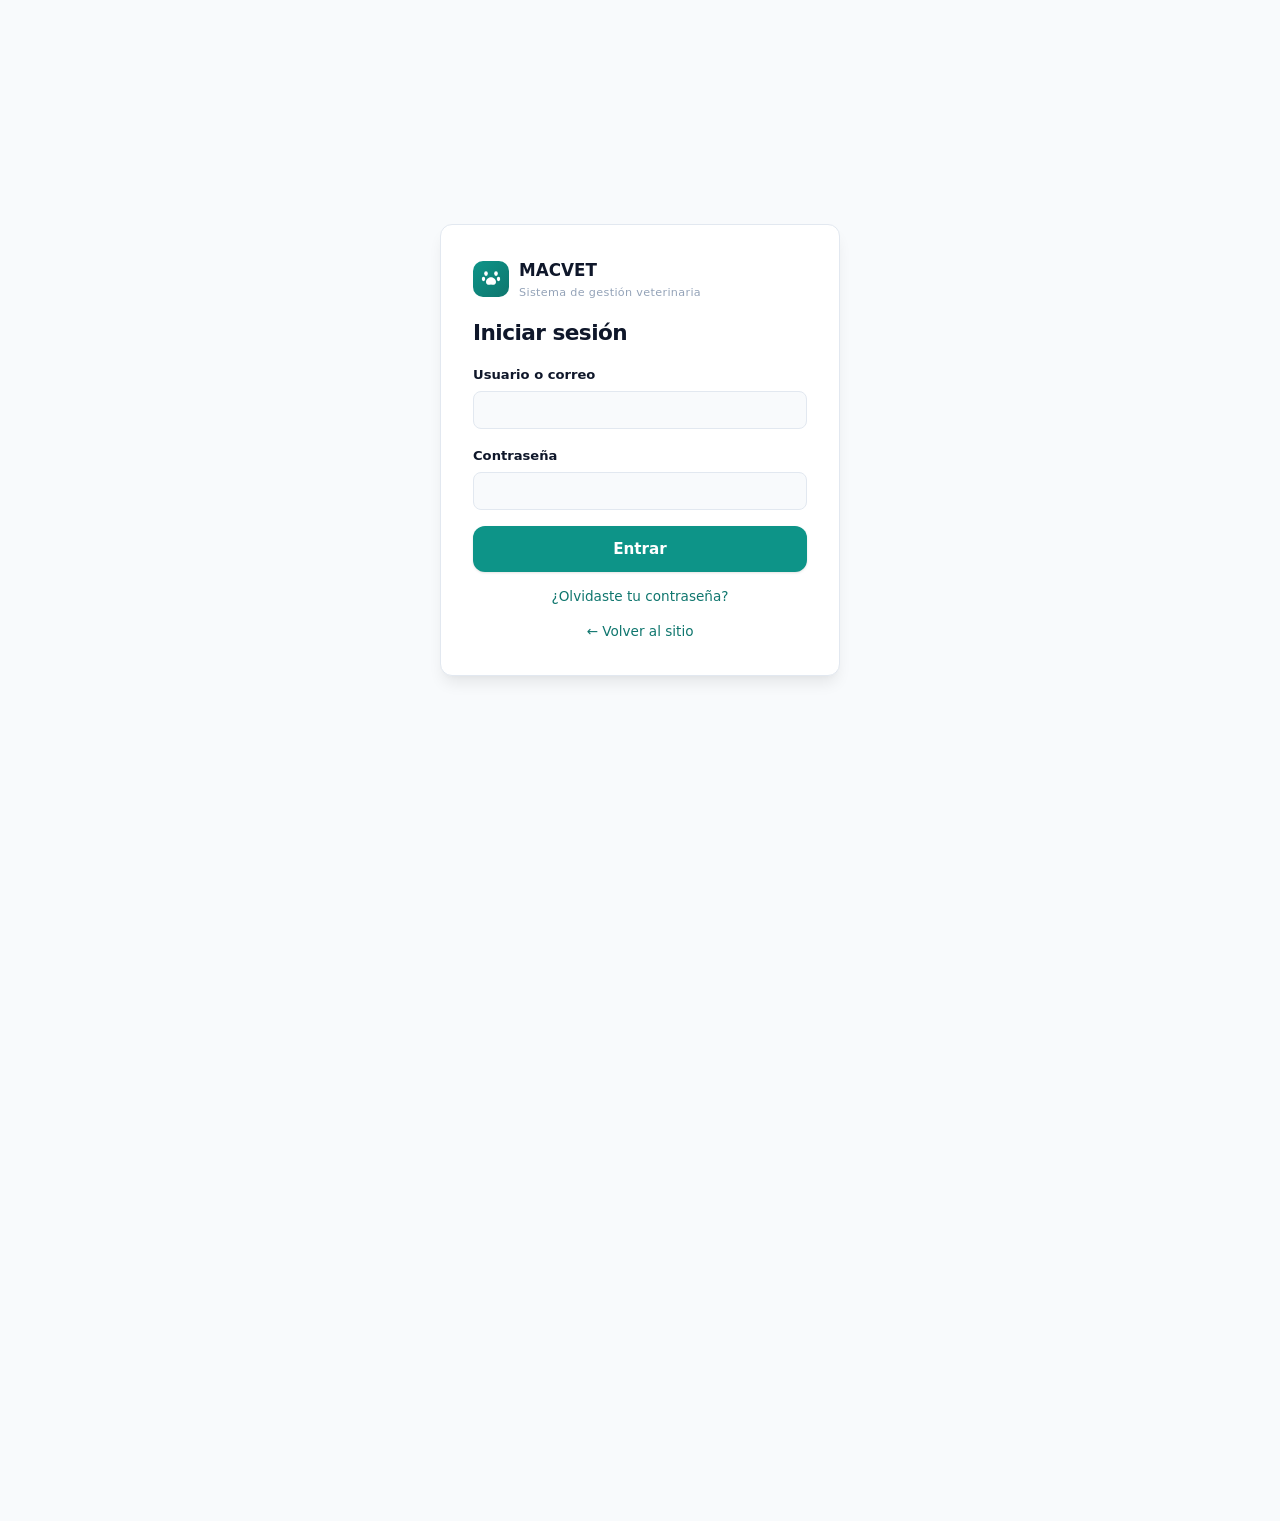
==== admin.html @ b40741af "Publicación: Fase 1 - Acceso, citas y clientes Origen: 78d4d472e01e5c46bf5cc489b72a8c9f2a9896b4" ====
<!doctype html>
<html lang="es">
<head>
  <meta charset="UTF-8" />
  <meta name="viewport" content="width=device-width, initial-scale=1.0" />
  <meta name="robots" content="noindex" />
  <title>Panel — MACVET</title>
  <link rel="stylesheet" href="css/style.css" />
  <link rel="stylesheet" href="css/panel.css" />
</head>
<body data-page="admin">
  <header class="topbar">
    <div class="topbar-inner">
      <div class="brand">
        <div class="brand-mark"><svg class="ico-brand" viewBox="0 0 24 24" fill="currentColor"><ellipse cx="6" cy="5.5" rx="2.2" ry="2.8"/><ellipse cx="18" cy="5.5" rx="2.2" ry="2.8"/><ellipse cx="3" cy="12" rx="2" ry="2.6"/><ellipse cx="21" cy="12" rx="2" ry="2.6"/><path d="M12 10c-3.5 0-6 3-6 5.5 0 2 1.5 3.5 3.5 3.5 1 0 1.8-.4 2.5-.4s1.5.4 2.5.4c2 0 3.5-1.5 3.5-3.5 0-2.5-2.5-5.5-6-5.5z"/></svg></div>
        <div>MACVET<small>Sistema de gestión veterinaria</small></div>
      </div>
      <div class="usuario-caja" id="usuario-caja" hidden>
        <div><strong id="u-nombre"></strong><small id="u-rol"></small></div>
        <button class="btn btn-ghost btn-sm" id="btn-mi-cuenta" type="button">Mi cuenta</button>
        <button class="btn btn-ghost btn-sm" id="btn-salir" type="button">Salir</button>
      </div>
    </div>
  </header>

  <div class="app-shell">
    <aside class="sidebar">
      <nav id="menu-lateral" aria-label="Secciones"></nav>
      <div class="sidebar-footer"><a href="index.html">Ver sitio web</a></div>
    </aside>
    <main class="main"><div id="vista"><div class="cargando">Cargando…</div></div></main>
  </div>

  <script src="js/vendor/supabase.js"></script>
  <script src="js/config.js"></script>
  <script src="js/core.js"></script>
  <script src="js/panel.js"></script>
  <script src="js/modulos/inicio.js"></script>
  <script src="js/modulos/citas.js"></script>
  <script src="js/modulos/clientes.js"></script>
  <script src="js/modulos/usuarios.js"></script>
  <script src="js/modulos/movimientos.js"></script>
  <script src="js/arranque.js"></script>
</body>
</html>
---- css/style.css ----
/* ===========================================================
   Veterinaria MACVET — Sistema de gestion
   =========================================================== */

:root {
  --primary: #0d9488;
  --primary-dark: #0f766e;
  --primary-darker: #115e59;
  --primary-light: #ccfbf1;
  --primary-subtle: #f0fdfa;
  --accent: #f59e0b;
  --accent-dark: #d97706;
  --accent-light: #fef3c7;
  --success: #10b981;
  --success-light: #d1fae5;
  --danger: #ef4444;
  --danger-light: #fee2e2;
  --warning: #f59e0b;
  --warning-light: #fef3c7;
  --info: #3b82f6;
  --info-light: #dbeafe;
  --bg: #f8fafc;
  --bg-alt: #f1f5f9;
  --surface: #ffffff;
  --surface-hover: #f8fafc;
  --border: #e2e8f0;
  --border-light: #f1f5f9;
  --text: #0f172a;
  --text-secondary: #475569;
  --text-muted: #94a3b8;
  --overlay: rgba(15,23,42,.6);
  --radius: 12px;
  --radius-sm: 8px;
  --radius-xs: 6px;
  --radius-full: 9999px;
  --shadow-xs: 0 1px 2px rgba(0,0,0,.05);
  --shadow-sm: 0 1px 3px rgba(0,0,0,.08), 0 1px 2px rgba(0,0,0,.04);
  --shadow: 0 4px 6px -1px rgba(0,0,0,.07), 0 2px 4px -2px rgba(0,0,0,.05);
  --shadow-md: 0 10px 15px -3px rgba(0,0,0,.08), 0 4px 6px -4px rgba(0,0,0,.04);
  --shadow-lg: 0 20px 25px -5px rgba(0,0,0,.08), 0 8px 10px -6px rgba(0,0,0,.04);
  --font: 'Inter', -apple-system, 'Segoe UI', system-ui, sans-serif;
  --font-mono: 'SF Mono', 'Cascadia Code', 'Fira Code', monospace;
  --transition: .2s cubic-bezier(.4,0,.2,1);
  --sidebar-w: 260px;
}

body[data-theme="dark"] {
  --primary: #2dd4bf;
  --primary-dark: #14b8a6;
  --primary-darker: #0d9488;
  --primary-light: rgba(45,212,191,.1);
  --primary-subtle: rgba(45,212,191,.05);
  --accent: #fbbf24;
  --accent-dark: #f59e0b;
  --accent-light: rgba(251,191,36,.1);
  --success: #34d399;
  --success-light: rgba(52,211,153,.1);
  --danger: #f87171;
  --danger-light: rgba(248,113,113,.1);
  --warning: #fbbf24;
  --warning-light: rgba(251,191,36,.1);
  --info: #60a5fa;
  --info-light: rgba(96,165,250,.1);
  --bg: #0c1222;
  --bg-alt: #131c31;
  --surface: #1a2332;
  --surface-hover: #1f2b3d;
  --border: #2a3a50;
  --border-light: #1f2d42;
  --text: #e2e8f0;
  --text-secondary: #94a3b8;
  --text-muted: #64748b;
  --overlay: rgba(0,0,0,.7);
  --shadow-xs: 0 1px 2px rgba(0,0,0,.2);
  --shadow-sm: 0 1px 3px rgba(0,0,0,.3);
  --shadow: 0 4px 6px rgba(0,0,0,.25);
  --shadow-md: 0 10px 15px rgba(0,0,0,.3);
  --shadow-lg: 0 20px 25px rgba(0,0,0,.35);
}

*, *::before, *::after { box-sizing: border-box; margin: 0; padding: 0; }
html { scroll-behavior: smooth; }
body {
  font-family: var(--font);
  background: var(--bg);
  color: var(--text);
  line-height: 1.6;
  -webkit-font-smoothing: antialiased;
  -moz-osx-font-smoothing: grayscale;
}
a { color: inherit; text-decoration: none; }
img { max-width: 100%; display: block; }
button { font-family: inherit; }
ul, ol { list-style: none; }

/* ---------- SVG Icon System ---------- */
.ico { width: 18px; height: 18px; fill: none; stroke: currentColor; stroke-width: 2; stroke-linecap: round; stroke-linejoin: round; flex-shrink: 0; display: inline-block; vertical-align: middle; }
.ico-sm { width: 14px; height: 14px; }
.ico-lg { width: 24px; height: 24px; }
.ico-xl { width: 32px; height: 32px; }
.ico-brand { width: 20px; height: 20px; }
.ico-brand-sm { width: 18px; height: 18px; }

.container { max-width: 1200px; margin: 0 auto; padding: 0 24px; }

/* ---------- Typography ---------- */
h1 { font-size: 1.75rem; font-weight: 700; letter-spacing: -.025em; line-height: 1.2; }
h2 { font-size: 1.25rem; font-weight: 700; letter-spacing: -.02em; line-height: 1.3; }
h3 { font-size: 1.05rem; font-weight: 600; line-height: 1.4; }
h4 { font-size: .875rem; font-weight: 600; text-transform: uppercase; letter-spacing: .05em; color: var(--text-muted); }

/* ---------- Buttons ---------- */
.btn {
  display: inline-flex; align-items: center; justify-content: center; gap: 8px;
  padding: 10px 20px; border-radius: var(--radius-sm); font-weight: 600; font-size: .875rem;
  border: none; cursor: pointer; transition: all var(--transition); white-space: nowrap;
}
.btn:hover { transform: translateY(-1px); }
.btn:active { transform: translateY(0); }
.btn-primary { background: var(--primary); color: #fff; box-shadow: var(--shadow-sm); }
.btn-primary:hover { background: var(--primary-dark); box-shadow: var(--shadow); }
.btn-accent { background: var(--accent); color: #1a1a1a; box-shadow: var(--shadow-sm); }
.btn-accent:hover { background: var(--accent-dark); }
.btn-ghost { background: var(--surface); color: var(--text); border: 1px solid var(--border); }
.btn-ghost:hover { background: var(--surface-hover); border-color: var(--primary); color: var(--primary); }
.btn-danger { background: var(--danger); color: #fff; }
.btn-sm { padding: 6px 14px; font-size: .8rem; border-radius: var(--radius-xs); }
.btn-lg { padding: 14px 28px; font-size: .95rem; border-radius: var(--radius); }

/* ---------- Badges ---------- */
.badge {
  display: inline-flex; align-items: center; gap: 4px;
  font-size: .75rem; font-weight: 600; padding: 4px 10px; border-radius: var(--radius-full);
}
.badge-ok { background: var(--success-light); color: var(--success); }
.badge-pending { background: var(--warning-light); color: var(--accent-dark); }
.badge-danger { background: var(--danger-light); color: var(--danger); }
.badge-info { background: var(--info-light); color: var(--info); }
.badge-neutral { background: var(--bg-alt); color: var(--text-secondary); }

/* ---------- Top bar ---------- */
.topbar {
  position: sticky; top: 0; z-index: 50;
  background: var(--surface); border-bottom: 1px solid var(--border);
  backdrop-filter: blur(12px); background: rgba(255,255,255,.85);
}
body[data-theme="dark"] .topbar { background: rgba(26,35,50,.85); }
.topbar-inner {
  max-width: 1200px; margin: 0 auto; padding: 0 24px; height: 64px;
  display: flex; align-items: center; justify-content: space-between;
}
.brand { display: flex; align-items: center; gap: 10px; font-weight: 700; font-size: 1.05rem; }
.brand-mark {
  width: 36px; height: 36px; border-radius: 10px;
  background: linear-gradient(135deg, var(--primary), var(--primary-dark));
  display: flex; align-items: center; justify-content: center;
  color: #fff; font-size: 1rem;
}
.brand small { display: block; font-weight: 500; font-size: .7rem; color: var(--text-muted); letter-spacing: .03em; }
.nav { display: flex; gap: 2px; background: var(--bg-alt); padding: 4px; border-radius: var(--radius-full); }
.nav a {
  padding: 7px 16px; border-radius: var(--radius-full); font-weight: 500; font-size: .85rem;
  color: var(--text-secondary); transition: all var(--transition);
}
.nav a:hover { color: var(--text); background: var(--surface); }
.nav a.active { background: var(--primary); color: #fff; box-shadow: var(--shadow-sm); }
.btn-nav-cta { padding: 8px 18px; font-size: .85rem; }

.mobile-menu-btn {
  display: none; background: none; border: none; cursor: pointer;
  width: 36px; height: 36px; flex-direction: column; align-items: center;
  justify-content: center; gap: 5px; position: relative;
}
.mobile-menu-btn span {
  display: block; width: 20px; height: 2px; background: var(--text);
  border-radius: 2px; transition: var(--transition); transform-origin: center;
}
.mobile-menu-btn.is-open span:nth-child(1) { transform: translateY(7px) rotate(45deg); }
.mobile-menu-btn.is-open span:nth-child(2) { opacity: 0; }
.mobile-menu-btn.is-open span:nth-child(3) { transform: translateY(-7px) rotate(-45deg); }

/* ---------- Landing Hero ---------- */
.hero-landing {
  position: relative; padding: 100px 0 80px; overflow: hidden;
  background: linear-gradient(135deg, var(--primary-subtle) 0%, var(--bg) 50%, var(--accent-light) 100%);
}
.hero-landing::before {
  content: ""; position: absolute; top: -200px; right: -100px;
  width: 500px; height: 500px; border-radius: 50%;
  background: radial-gradient(circle, var(--primary-light), transparent 70%);
  opacity: .5;
}
.hero-landing::after {
  content: ""; position: absolute; bottom: -150px; left: -100px;
  width: 400px; height: 400px; border-radius: 50%;
  background: radial-gradient(circle, var(--accent-light), transparent 70%);
  opacity: .3;
}
.hero-landing-inner {
  position: relative; z-index: 1;
  display: grid; grid-template-columns: 1fr 1fr; gap: 60px; align-items: center;
}
.hero-landing-content h1 {
  font-size: clamp(2rem, 4vw, 3rem); letter-spacing: -.03em; margin-bottom: 20px;
}
.hero-landing-content h1 span { color: var(--primary); }
.lead { font-size: 1.05rem; color: var(--text-secondary); max-width: 520px; margin-bottom: 32px; }
.btn-row { display: flex; gap: 12px; flex-wrap: wrap; }
.eyebrow {
  display: inline-flex; align-items: center; gap: 8px;
  background: var(--primary-light); color: var(--primary-dark); font-weight: 600; font-size: .8rem;
  padding: 6px 14px; border-radius: var(--radius-full); margin-bottom: 16px;
}
.dot { width: 6px; height: 6px; border-radius: 50%; background: var(--success); }

.hero-landing-stats {
  display: grid; grid-template-columns: 1fr 1fr; gap: 16px;
}
.hero-stat-card {
  background: var(--surface); border: 1px solid var(--border); border-radius: var(--radius);
  padding: 24px; text-align: center; box-shadow: var(--shadow-sm);
  transition: all var(--transition);
}
.hero-stat-card:hover { box-shadow: var(--shadow-md); transform: translateY(-2px); }
.hero-stat-icon { margin-bottom: 8px; color: var(--primary); display: flex; justify-content: center; }
.hero-stat-num { font-size: 1.5rem; font-weight: 800; color: var(--primary); }
.hero-stat-label { font-size: .8rem; color: var(--text-muted); margin-top: 2px; }

/* ---------- Sections ---------- */
section { padding: 80px 0; }
.section-light { background: var(--bg); }
.section-alt { background: var(--bg-alt); }
.section-accent { background: linear-gradient(135deg, var(--primary-subtle), var(--bg)); }
.section-head { text-align: center; max-width: 600px; margin: 0 auto 48px; }
.section-head h2 { font-size: clamp(1.5rem, 3vw, 2rem); margin-bottom: 12px; }
.section-head p { color: var(--text-secondary); }
.section-eyebrow {
  font-size: .8rem; font-weight: 600; color: var(--primary); text-transform: uppercase;
  letter-spacing: .06em; margin-bottom: 8px;
}

/* ---------- Grids ---------- */
.grid-3 { display: grid; grid-template-columns: repeat(3, 1fr); gap: 20px; }
.grid-2 { display: grid; grid-template-columns: repeat(2, 1fr); gap: 20px; }

/* ---------- Cards ---------- */
.card {
  background: var(--surface); border: 1px solid var(--border); border-radius: var(--radius);
  padding: 28px; box-shadow: var(--shadow-xs); transition: all var(--transition);
}
.card:hover { box-shadow: var(--shadow); border-color: var(--primary); }
.card .icon {
  width: 44px; height: 44px; border-radius: var(--radius-sm);
  background: var(--primary-light); color: var(--primary-dark);
  display: flex; align-items: center; justify-content: center;
  font-size: 1.2rem; margin-bottom: 16px;
}
.card h3 { margin-bottom: 8px; }
.card p { color: var(--text-secondary); font-size: .9rem; }

/* ---------- Team ---------- */
.team-card {
  background: var(--surface); border: 1px solid var(--border); border-radius: var(--radius);
  padding: 32px; display: flex; gap: 24px; box-shadow: var(--shadow-xs);
  transition: all var(--transition);
}
.team-card:hover { box-shadow: var(--shadow-md); }
.team-avatar-placeholder {
  width: 72px; height: 72px; border-radius: 50%;
  background: linear-gradient(135deg, var(--primary), var(--primary-dark));
  color: #fff; display: flex; align-items: center; justify-content: center;
  font-weight: 700; font-size: 1.2rem; flex-shrink: 0;
}
.team-role { font-size: .85rem; color: var(--primary); font-weight: 500; margin: 4px 0 12px; }
.team-info p { font-size: .9rem; color: var(--text-secondary); margin-bottom: 12px; }
.team-tags { display: flex; flex-wrap: wrap; gap: 6px; }
.tag {
  font-size: .75rem; font-weight: 500; padding: 3px 10px; border-radius: var(--radius-full);
  background: var(--primary-light); color: var(--primary-dark);
}

/* ---------- Testimonials ---------- */
.testimonials-slider { position: relative; }
.testimonial-track {
  display: grid; grid-template-columns: repeat(2, 1fr); gap: 20px;
}
.testimonial-card {
  background: var(--surface); border: 1px solid var(--border); border-radius: var(--radius);
  padding: 28px; box-shadow: var(--shadow-xs);
}
.testimonial-stars { color: var(--accent); font-size: 1rem; margin-bottom: 12px; letter-spacing: 2px; }
.testimonial-card p { font-size: .92rem; color: var(--text-secondary); margin-bottom: 16px; font-style: italic; }
.testimonial-author { display: flex; align-items: center; gap: 12px; }
.testimonial-avatar {
  width: 40px; height: 40px; border-radius: 50%;
  background: var(--primary-light); color: var(--primary-dark);
  display: flex; align-items: center; justify-content: center;
  font-weight: 700; font-size: .8rem; flex-shrink: 0;
}
.testimonial-author strong { display: block; font-size: .9rem; }
.testimonial-author span { font-size: .8rem; color: var(--text-muted); }

/* ---------- CTA Section ---------- */
.cta-section { padding: 80px 0; }
.cta-card {
  background: linear-gradient(135deg, var(--primary-darker), var(--primary-dark));
  color: #fff; border-radius: 20px; padding: 60px; text-align: center;
  box-shadow: var(--shadow-lg);
}
.cta-card h2 { font-size: clamp(1.4rem, 2.5vw, 1.8rem); margin-bottom: 12px; }
.cta-card p { opacity: .85; margin-bottom: 28px; font-size: 1rem; }
.cta-card .btn-accent { color: #1a1a1a; }
.cta-card .btn-ghost { border-color: rgba(255,255,255,.3); color: #fff; }
.cta-card .btn-ghost:hover { background: rgba(255,255,255,.1); border-color: #fff; }

/* ---------- Contact ---------- */
.contact-card {
  background: var(--surface); border: 1px solid var(--border); border-radius: var(--radius);
  padding: 32px; text-align: center; box-shadow: var(--shadow-xs);
}
.contact-icon { margin-bottom: 12px; color: var(--primary); display: flex; justify-content: center; }
.contact-card h3 { margin-bottom: 8px; }
.contact-card p { font-size: .9rem; color: var(--text-secondary); }

/* ---------- Footer ---------- */
.landing-footer { background: var(--bg-alt); border-top: 1px solid var(--border); padding: 48px 0 32px; }
.footer-inner { display: grid; grid-template-columns: 2fr 1fr 1fr; gap: 40px; margin-bottom: 32px; }
.footer-brand p { color: var(--text-secondary); font-size: .9rem; margin-top: 12px; }
.footer-links h4 { margin-bottom: 16px; font-size: .8rem; }
.footer-links a { display: block; color: var(--text-secondary); font-size: .88rem; padding: 4px 0; transition: color var(--transition); }
.footer-links a:hover { color: var(--primary); }
.footer-bottom { border-top: 1px solid var(--border); padding-top: 24px; }
.footer-bottom p { font-size: .82rem; color: var(--text-muted); text-align: center; }

/* ---------- App Shell ---------- */
.app-shell { display: flex; min-height: calc(100vh - 65px); }
.sidebar {
  width: var(--sidebar-w); background: var(--surface); border-right: 1px solid var(--border);
  padding: 20px 12px; flex-shrink: 0; display: flex; flex-direction: column;
  position: sticky; top: 65px; height: calc(100vh - 65px); overflow-y: auto;
}
.brand-mini { display: flex; align-items: center; gap: 8px; font-weight: 700; font-size: .95rem; padding: 0 12px; margin-bottom: 24px; }
.brand-mini span {
  width: 30px; height: 30px; border-radius: 8px;
  background: linear-gradient(135deg, var(--primary), var(--primary-dark));
  display: flex; align-items: center; justify-content: center; font-size: .85rem;
}
.sidebar nav { flex: 1; }
.sidebar nav a, .sidebar .sidebar-footer a {
  display: flex; align-items: center; gap: 10px;
  padding: 10px 12px; border-radius: var(--radius-sm);
  color: var(--text-secondary); font-weight: 500; font-size: .88rem; margin-bottom: 2px;
  transition: all var(--transition);
}
.sidebar nav a:hover { background: var(--bg-alt); color: var(--text); }
.sidebar nav a.active { background: var(--primary-light); color: var(--primary-dark); font-weight: 600; }
.sidebar-footer { margin-top: auto; padding-top: 16px; border-top: 1px solid var(--border); }
.sidebar-footer a { font-size: .82rem !important; color: var(--text-muted) !important; }

.portal-user {
  padding: 12px; margin-bottom: 16px; background: var(--bg-alt);
  border-radius: var(--radius-sm); font-size: .88rem;
}

.main { flex: 1; padding: 28px 32px; max-width: 100%; overflow-x: hidden; }
.page-head {
  display: flex; justify-content: space-between; align-items: flex-start;
  margin-bottom: 24px; flex-wrap: wrap; gap: 12px;
}
.page-head h1 { margin-bottom: 4px; }
.page-head p { color: var(--text-secondary); font-size: .9rem; }

/* ---------- Tabs ---------- */
.admin-tab-panel, .client-tab-panel { display: none; }
.admin-tab-panel.active, .client-tab-panel.active {
  display: block; animation: fadeIn .2s ease;
}
@keyframes fadeIn { from { opacity: 0; transform: translateY(6px); } to { opacity: 1; transform: translateY(0); } }

/* ---------- Stats ---------- */
.stat-row { display: grid; grid-template-columns: repeat(4, 1fr); gap: 16px; margin-bottom: 24px; }
.stat {
  background: var(--surface); border: 1px solid var(--border); border-radius: var(--radius);
  padding: 20px; transition: all var(--transition);
}
.stat:hover { box-shadow: var(--shadow-sm); }
.stat .label { font-size: .78rem; color: var(--text-muted); font-weight: 500; margin-bottom: 6px; }
.stat .num { font-size: 1.75rem; font-weight: 800; letter-spacing: -.02em; color: var(--text); }
.stat .delta { font-size: .75rem; color: var(--text-muted); margin-top: 4px; }
.stat-ok .num { color: var(--success); }
.stat-warning .num { color: var(--accent-dark); }
.stat-danger .num { color: var(--danger); }

/* ---------- Panel ---------- */
.panel {
  background: var(--surface); border: 1px solid var(--border); border-radius: var(--radius);
  padding: 20px; margin-bottom: 20px;
}
.panel-head {
  display: flex; justify-content: space-between; align-items: center; margin-bottom: 16px;
}
.panel-head h2 { font-size: 1rem; }

.dashboard-grid { display: grid; grid-template-columns: 1fr 340px; gap: 20px; }

/* ---------- Tables ---------- */
table { width: 100%; border-collapse: collapse; }
th {
  text-align: left; font-size: .75rem; font-weight: 600; text-transform: uppercase;
  letter-spacing: .04em; color: var(--text-muted); padding: 10px 12px;
  border-bottom: 1px solid var(--border); background: var(--bg-alt);
}
th:first-child { border-radius: var(--radius-sm) 0 0 0; }
th:last-child { border-radius: 0 var(--radius-sm) 0 0; }
td { padding: 12px; border-bottom: 1px solid var(--border-light); font-size: .88rem; }
tr:last-child td { border-bottom: none; }
tr:hover td { background: var(--surface-hover); }
.avatar {
  width: 32px; height: 32px; border-radius: 50%;
  background: var(--primary-light); color: var(--primary-dark);
  display: inline-flex; align-items: center; justify-content: center;
  font-weight: 600; font-size: .78rem; margin-right: 8px; vertical-align: middle;
}

/* ---------- Mini Calendar ---------- */
.mini-calendar { user-select: none; }
.cal-header {
  text-align: center; font-weight: 700; font-size: .9rem; padding: 8px 0 12px;
  color: var(--text);
}
.cal-grid { display: grid; grid-template-columns: repeat(7, 1fr); gap: 2px; text-align: center; }
.cal-day-name { font-size: .7rem; font-weight: 600; color: var(--text-muted); padding: 4px; }
.cal-day {
  font-size: .82rem; padding: 6px 2px; border-radius: var(--radius-xs);
  position: relative; cursor: default; color: var(--text-secondary);
}
.cal-day.empty { visibility: hidden; }
.cal-day.today { background: var(--primary); color: #fff; font-weight: 700; border-radius: 50%; }
.cal-day.has-appt::after {
  content: ""; position: absolute; bottom: 2px; left: 50%; transform: translateX(-50%);
  width: 4px; height: 4px; border-radius: 50%; background: var(--accent);
}
.cal-day.today.has-appt::after { background: #fff; }

/* ---------- Filter Bar ---------- */
.filter-bar { display: flex; gap: 8px; margin-bottom: 20px; flex-wrap: wrap; }
.filter-bar .btn.active { background: var(--primary); color: #fff; border-color: var(--primary); }

/* ---------- Citas List ---------- */
.citas-layout { display: grid; gap: 20px; }
.day-list { display: flex; flex-direction: column; gap: 8px; }
.date-header {
  font-size: .78rem; font-weight: 700; color: var(--text-muted);
  text-transform: uppercase; letter-spacing: .04em; padding: 16px 0 6px;
}
.cita-row {
  display: grid; grid-template-columns: 70px 1fr auto;
  align-items: center; gap: 16px;
  background: var(--surface); border: 1px solid var(--border); border-radius: var(--radius-sm);
  padding: 14px 16px; transition: all var(--transition);
}
.cita-row:hover { box-shadow: var(--shadow-sm); border-color: var(--primary); }
.cita-row.cita-cancelled { opacity: .5; }
.cita-row .time { font-weight: 700; color: var(--primary); font-size: .95rem; font-family: var(--font-mono); }
.cita-row .meta strong { display: block; font-size: .9rem; }
.cita-row .meta span { display: block; font-size: .8rem; color: var(--text-muted); }
.cita-row .meta .cita-owner { font-size: .78rem; margin-top: 2px; }
.cita-status-btn { cursor: pointer; transition: all var(--transition); }
.cita-status-btn:hover { transform: scale(1.05); }
.empty-state {
  text-align: center; padding: 40px; color: var(--text-muted); font-size: .9rem;
}

.wa-note {
  display: flex; gap: 10px; align-items: flex-start;
  background: var(--primary-subtle); border: 1px solid var(--primary-light);
  border-radius: var(--radius-sm); padding: 14px 16px; font-size: .85rem;
  color: var(--text-secondary); line-height: 1.5;
}

/* ---------- Bar Charts ---------- */
.chart-title { font-size: .85rem; font-weight: 700; margin-bottom: 16px; }
.bar-chart { display: flex; flex-direction: column; gap: 10px; }
.bar-row { display: grid; grid-template-columns: 120px 1fr 40px; align-items: center; gap: 12px; }
.bar-label { font-size: .82rem; color: var(--text-secondary); text-align: right; overflow: hidden; text-overflow: ellipsis; white-space: nowrap; }
.bar-track { height: 24px; background: var(--bg-alt); border-radius: var(--radius-xs); overflow: hidden; }
.bar-fill {
  height: 100%; border-radius: var(--radius-xs);
  background: linear-gradient(90deg, var(--primary), var(--primary-dark));
  transition: width .6s cubic-bezier(.4,0,.2,1); min-width: 4px;
}
.bar-value { font-size: .82rem; font-weight: 700; color: var(--text); }

/* ---------- Reviews ---------- */
.review-card {
  background: var(--surface); border: 1px solid var(--border); border-radius: var(--radius);
  padding: 20px; margin-bottom: 12px;
}
.review-header { display: flex; justify-content: space-between; align-items: center; margin-bottom: 10px; flex-wrap: wrap; gap: 8px; }
.review-author { font-weight: 600; margin-right: 8px; }
.review-date { font-size: .8rem; color: var(--text-muted); }
.review-stars .star svg { fill: var(--border); stroke: none; }
.review-stars .star.filled svg { fill: var(--accent); }
.review-stars .star { display: inline-flex; }
.review-text { color: var(--text-secondary); font-size: .9rem; margin-bottom: 12px; }
.review-reply {
  background: var(--bg-alt); border-radius: var(--radius-sm); padding: 12px;
  font-size: .85rem; margin-bottom: 12px; border-left: 3px solid var(--primary);
}
.review-actions { display: flex; gap: 8px; }
.btn-approve { background: var(--success); color: #fff; border: none; cursor: pointer; padding: 6px 14px; border-radius: var(--radius-xs); font-weight: 600; font-size: .8rem; }
.btn-reject { background: var(--danger-light); color: var(--danger); border: none; cursor: pointer; padding: 6px 14px; border-radius: var(--radius-xs); font-weight: 600; font-size: .8rem; }
.reply-form { margin-top: 12px; display: flex; gap: 8px; align-items: flex-start; }
.reply-form textarea {
  flex: 1; padding: 8px 12px; border: 1px solid var(--border); border-radius: var(--radius-sm);
  font-family: var(--font); font-size: .85rem; resize: vertical; background: var(--bg);
  color: var(--text);
}
.reply-form textarea:focus { outline: 2px solid var(--primary); outline-offset: 1px; }
.reply-submit { padding: 8px 16px !important; align-self: flex-end; }

/* ---------- Client Cards ---------- */
.client-card {
  background: var(--surface); border: 1px solid var(--border); border-radius: var(--radius);
  margin-bottom: 8px; overflow: hidden;
}
.client-header {
  display: flex; justify-content: space-between; align-items: center;
  padding: 16px 20px; cursor: pointer; transition: background var(--transition);
}
.client-header:hover { background: var(--surface-hover); }
.client-info { display: flex; align-items: center; gap: 12px; }
.client-info small { display: block; color: var(--text-muted); font-size: .82rem; }
.client-stats { display: flex; gap: 16px; align-items: center; font-size: .82rem; color: var(--text-muted); }
.expand-icon { font-size: .85rem; transition: transform var(--transition); }
.client-detail { display: none; padding: 0 20px 16px; border-top: 1px solid var(--border-light); }
.client-detail.open { display: block; animation: fadeIn .2s ease; }
.client-detail h4 { margin: 12px 0 8px; }
.client-pet {
  display: flex; align-items: flex-start; gap: 10px;
  padding: 10px 0; border-bottom: 1px solid var(--border-light);
}
.client-pet:last-child { border-bottom: none; }
.client-pet small { color: var(--text-muted); }

/* ---------- Chat AI ---------- */
.chat-container {
  background: var(--surface); border: 1px solid var(--border); border-radius: var(--radius);
  display: flex; flex-direction: column; height: calc(100vh - 220px); min-height: 400px;
}
.chat-messages {
  flex: 1; overflow-y: auto; padding: 20px;
  display: flex; flex-direction: column; gap: 12px;
}
.chat-msg { display: flex; align-items: flex-start; gap: 10px; }
.chat-msg.chat-user { flex-direction: row-reverse; }
.chat-bubble {
  max-width: 75%; padding: 12px 16px; border-radius: var(--radius);
  font-size: .9rem; line-height: 1.5;
}
.chat-bot .chat-bubble {
  background: var(--bg-alt); color: var(--text); border-bottom-left-radius: 4px;
}
.chat-user .chat-bubble {
  background: var(--primary); color: #fff; border-bottom-right-radius: 4px;
}
.chat-input-form {
  display: flex; gap: 8px; padding: 16px; border-top: 1px solid var(--border);
}
.chat-input-form input {
  flex: 1; padding: 10px 14px; border: 1px solid var(--border); border-radius: var(--radius-sm);
  font-family: var(--font); font-size: .9rem; background: var(--bg); color: var(--text);
}
.chat-input-form input:focus { outline: 2px solid var(--primary); outline-offset: 1px; }

.typing-indicator .chat-bubble { display: flex; gap: 4px; align-items: center; padding: 14px 20px; }
.typing-indicator span { display: inline-block; width: 6px; height: 6px; border-radius: 50%; background: var(--text-muted); }
.typing-indicator .dot-1 { animation: typing .8s infinite; }
.typing-indicator .dot-2 { animation: typing .8s infinite .2s; }
.typing-indicator .dot-3 { animation: typing .8s infinite .4s; }
@keyframes typing { 0%, 100% { opacity: .3; transform: translateY(0); } 50% { opacity: 1; transform: translateY(-3px); } }

/* ---------- Settings ---------- */
.setting-row {
  display: flex; justify-content: space-between; align-items: center;
  padding: 14px 0; border-bottom: 1px solid var(--border-light);
}
.setting-row:last-child { border-bottom: none; }
.setting-desc { color: var(--text-muted); font-size: .82rem; margin-top: 2px; }
.clinic-info-row {
  display: flex; justify-content: space-between; padding: 10px 0;
  border-bottom: 1px solid var(--border-light); font-size: .9rem;
}
.clinic-info-row:last-child { border-bottom: none; }
.clinic-info-row .label { color: var(--text-muted); }

/* ---------- Login ---------- */
.login-screen {
  display: flex; align-items: center; justify-content: center;
  min-height: calc(100vh - 65px); padding: 24px;
  background: linear-gradient(135deg, var(--bg) 0%, var(--primary-subtle) 100%);
}
.login-card {
  background: var(--surface); border: 1px solid var(--border); border-radius: 16px;
  padding: 40px; width: 100%; max-width: 420px; box-shadow: var(--shadow-md);
}
.login-header { text-align: center; margin-bottom: 28px; }
.login-header h2 { margin-top: 12px; margin-bottom: 8px; }
.login-header p { color: var(--text-secondary); font-size: .9rem; }
.login-error {
  margin-top: 12px; padding: 10px 14px; background: var(--danger-light);
  color: var(--danger); border-radius: var(--radius-sm); font-size: .85rem; text-align: center;
}
.login-hint {
  margin-top: 20px; padding: 12px; background: var(--bg-alt); border-radius: var(--radius-sm);
  font-size: .82rem; color: var(--text-muted); text-align: center;
}

/* ---------- Pet Cards ---------- */
.pet-cards-grid { display: grid; grid-template-columns: repeat(auto-fill, minmax(320px, 1fr)); gap: 16px; }
.pet-card {
  background: var(--surface); border: 1px solid var(--border); border-radius: var(--radius);
  padding: 24px; display: flex; gap: 16px; transition: all var(--transition);
}
.pet-card:hover { box-shadow: var(--shadow-sm); }
.pet-avatar { flex-shrink: 0; color: var(--primary); display: flex; align-items: center; justify-content: center; width: 48px; height: 48px; background: var(--primary-light); border-radius: var(--radius-sm); }
.pet-info h3 { margin-bottom: 4px; }
.pet-info > p { color: var(--text-secondary); font-size: .85rem; margin-bottom: 12px; }
.pet-detail-row { display: flex; justify-content: space-between; padding: 6px 0; border-bottom: 1px solid var(--border-light); font-size: .85rem; }
.pet-detail-row:last-child { border-bottom: none; }
.detail-label { color: var(--text-muted); }

/* ---------- Client Appointments ---------- */
.client-section-header h3 { font-size: 1rem; margin-bottom: 12px; color: var(--text); }
.client-appt-card {
  display: flex; align-items: center; gap: 16px;
  background: var(--surface); border: 1px solid var(--border); border-radius: var(--radius-sm);
  padding: 14px 16px; margin-bottom: 8px;
}
.client-appt-card.past { opacity: .6; }
.appt-date { font-weight: 700; font-size: .88rem; color: var(--primary); min-width: 60px; text-align: center; }
.appt-date small { font-weight: 500; color: var(--text-muted); font-size: .78rem; }
.appt-info { flex: 1; }
.appt-info strong { font-size: .9rem; }
.appt-info small { color: var(--text-muted); }

/* ---------- Notifications ---------- */
.notif-card {
  display: flex; align-items: flex-start; gap: 14px;
  background: var(--surface); border: 1px solid var(--border); border-radius: var(--radius-sm);
  padding: 16px; margin-bottom: 8px; position: relative; cursor: pointer;
  transition: all var(--transition);
}
.notif-card:hover { box-shadow: var(--shadow-sm); }
.notif-card.unread { border-left: 3px solid var(--primary); background: var(--primary-subtle); }
.notif-icon { flex-shrink: 0; color: var(--primary); display: flex; align-items: center; }
.notif-body p { font-size: .9rem; margin-bottom: 4px; }
.notif-body small { color: var(--text-muted); font-size: .8rem; }
.notif-dot {
  width: 8px; height: 8px; border-radius: 50%; background: var(--primary);
  position: absolute; top: 12px; right: 12px;
}
.notif-badge {
  display: inline-flex; align-items: center; justify-content: center;
  min-width: 18px; height: 18px; border-radius: 50%; background: var(--danger);
  color: #fff; font-size: .7rem; font-weight: 700; margin-left: 6px;
}

/* ---------- Star Picker ---------- */
.star-picker, .star-input { display: flex; gap: 4px; margin-bottom: 12px; }
.star-pick, .star-btn { cursor: pointer; transition: all var(--transition); display: inline-flex; }
.star-pick svg, .star-btn svg { fill: var(--border); stroke: none; }
.star-pick.selected svg, .star-pick.hovered svg, .star-btn.selected svg, .star-btn.hovered svg { fill: var(--accent); }
.review-form-card {
  background: var(--surface); border: 1px solid var(--border); border-radius: var(--radius);
  padding: 24px; margin-bottom: 20px;
}
.review-form-card h3 { margin-bottom: 12px; }

/* ---------- Forms ---------- */
.form-group { margin-bottom: 16px; }
.form-group label { display: block; font-size: .82rem; font-weight: 600; margin-bottom: 6px; color: var(--text); }
.optional { font-weight: 400; color: var(--text-muted); }
.form-group input, .form-group select, .form-group textarea {
  width: 100%; padding: 10px 14px; border-radius: var(--radius-sm);
  border: 1px solid var(--border); font-family: var(--font); font-size: .9rem;
  background: var(--bg); color: var(--text); transition: all var(--transition);
}
.form-group input:focus, .form-group select:focus, .form-group textarea:focus {
  outline: none; border-color: var(--primary);
  box-shadow: 0 0 0 3px var(--primary-light);
}
.form-row { display: grid; grid-template-columns: 1fr 1fr; gap: 14px; }

/* ---------- Modal ---------- */
.modal-overlay {
  position: fixed; inset: 0; background: var(--overlay);
  display: none; align-items: center; justify-content: center; z-index: 100; padding: 20px;
  backdrop-filter: blur(4px);
}
.modal-overlay.open { display: flex; }
.modal {
  background: var(--surface); border-radius: 16px; padding: 28px;
  width: 100%; max-width: 480px; box-shadow: var(--shadow-lg);
  animation: modalIn .2s ease;
}
.modal-lg { max-width: 560px; }
@keyframes modalIn { from { opacity: 0; transform: scale(.96) translateY(8px); } to { opacity: 1; transform: scale(1) translateY(0); } }
.modal h3 { margin-bottom: 20px; }
.modal-actions { display: flex; gap: 10px; justify-content: flex-end; margin-top: 20px; }

/* ---------- Toast ---------- */
.toast {
  position: fixed; bottom: 24px; right: 24px;
  background: var(--text); color: var(--bg); padding: 14px 20px;
  border-radius: var(--radius-sm); box-shadow: var(--shadow-lg);
  font-weight: 500; font-size: .88rem; display: none; z-index: 200;
  max-width: 400px;
}
.toast.show { display: flex; animation: slideUp .25s ease; }
@keyframes slideUp { from { opacity: 0; transform: translateY(14px); } to { opacity: 1; transform: translateY(0); } }

/* ---------- Scroll fade animation ---------- */
.fade-up { opacity: 0; transform: translateY(24px); transition: opacity .6s ease, transform .6s ease; }
.fade-up.animate-in { opacity: 1; transform: translateY(0); }

/* ---------- Mobile nav open state ---------- */
@media (max-width: 900px) {
  #mobile-nav {
    display: none; position: absolute; top: 64px; left: 0; right: 0;
    background: var(--surface); border-bottom: 1px solid var(--border);
    flex-direction: column; padding: 12px 24px; box-shadow: var(--shadow-md);
  }
  #mobile-nav.open { display: flex; }
  #mobile-nav a {
    padding: 12px 0; border-radius: 0; border-bottom: 1px solid var(--border-light);
    background: none;
  }
}

/* ---------- Quick Stats ---------- */
.quick-stats { display: flex; flex-direction: column; gap: 8px; }
.quick-stat { display: flex; justify-content: space-between; align-items: center; padding: 8px 0; border-bottom: 1px solid var(--border-light); }
.quick-stat:last-child { border-bottom: none; }
.quick-stat .label { font-size: .82rem; color: var(--text-muted); }
.quick-stat .num { font-weight: 700; font-size: .95rem; }

/* ---------- Responsive ---------- */
@media (max-width: 1100px) {
  .hero-landing-inner { grid-template-columns: 1fr; gap: 40px; }
  .hero-landing-stats { grid-template-columns: repeat(4, 1fr); }
  .dashboard-grid { grid-template-columns: 1fr; }
  .footer-inner { grid-template-columns: 1fr 1fr; }
}
@media (max-width: 900px) {
  .grid-3 { grid-template-columns: 1fr 1fr; }
  .grid-2 { grid-template-columns: 1fr; }
  .stat-row { grid-template-columns: repeat(2, 1fr); }
  .testimonial-track { grid-template-columns: 1fr; }
  .app-shell { flex-direction: column; }
  .sidebar {
    width: 100%; position: static; height: auto;
    flex-direction: row; padding: 12px; align-items: center;
    overflow-x: auto; gap: 8px;
  }
  .brand-mini { margin-bottom: 0; margin-right: 12px; }
  .sidebar nav { display: flex; gap: 4px; flex: 1; }
  .sidebar nav a { white-space: nowrap; padding: 8px 12px; font-size: .82rem; margin-bottom: 0; }
  .sidebar-footer, .portal-user { display: none; }
  .main { padding: 20px 16px; }
  .nav { display: none; }
  .mobile-menu-btn { display: flex; }
  .btn-nav-cta { display: none; }
  .hero-landing-stats { grid-template-columns: 1fr 1fr; }
  .bar-row { grid-template-columns: 80px 1fr 30px; }
  .footer-inner { grid-template-columns: 1fr; gap: 24px; }
}
@media (max-width: 600px) {
  .hero-landing { padding: 60px 0 40px; }
  .hero-landing-content h1 { font-size: 1.75rem; }
  section { padding: 48px 0; }
  .grid-3, .stat-row { grid-template-columns: 1fr; }
  .form-row { grid-template-columns: 1fr; }
  .cta-card { padding: 32px 20px; }
  .team-card { flex-direction: column; text-align: center; align-items: center; }
  .chat-container { height: calc(100vh - 280px); }
}

/* ---------- Dark scrollbar ---------- */
body[data-theme="dark"] ::-webkit-scrollbar { width: 8px; }
body[data-theme="dark"] ::-webkit-scrollbar-track { background: var(--bg); }
body[data-theme="dark"] ::-webkit-scrollbar-thumb { background: var(--border); border-radius: 4px; }

/* ---------- Inventory ---------- */
.inv-alert {
  display: flex; gap: 10px; align-items: center;
  background: var(--danger-light); border: 1px solid var(--danger);
  border-radius: var(--radius-sm); padding: 12px 16px; font-size: .85rem;
  color: var(--danger); margin-bottom: 16px;
}
.inv-filter-bar { display: flex; gap: 6px; margin-bottom: 16px; flex-wrap: wrap; }
.inv-table { font-size: .85rem; }
.inv-table th { font-size: .72rem; padding: 8px 10px; }
.inv-table td { padding: 10px; }
.inv-stock-low { color: var(--danger); font-weight: 700; }
.inv-stock-warn { color: var(--accent-dark); font-weight: 600; }
.inv-stock-ok { color: var(--success); font-weight: 600; }
.text-muted { color: var(--text-muted); }

/* ---------- Comprobantes ---------- */
.comprobantes-layout { display: grid; grid-template-columns: 340px 1fr; gap: 20px; }
.comprobantes-cita-list { display: flex; flex-direction: column; gap: 6px; }
.comprobante-cita-item {
  padding: 12px; border: 1px solid var(--border); border-radius: var(--radius-sm);
  cursor: pointer; transition: all var(--transition); font-size: .85rem;
}
.comprobante-cita-item:hover { border-color: var(--primary); background: var(--surface-hover); }
.comprobante-cita-item.selected { border-color: var(--primary); background: var(--primary-light); }
.receipt-wrapper {
  background: #fff; border: 1px solid var(--border); border-radius: var(--radius-sm);
  padding: 20px; display: flex; justify-content: center;
  min-height: 400px; overflow: auto;
}
body[data-theme="dark"] .receipt-wrapper { background: #1e1e1e; }

.thermal-receipt {
  width: 280px; font-family: 'Courier New', monospace; font-size: 12px;
  color: #1a1a1a; line-height: 1.5;
}
body[data-theme="dark"] .thermal-receipt { color: #e0e0e0; }
.receipt-header, .receipt-footer { text-align: center; }
.receipt-logo { font-size: 20px; font-weight: 800; letter-spacing: 2px; margin-bottom: 2px; }
.receipt-divider { color: #999; font-size: 10px; letter-spacing: 1px; margin: 4px 0; overflow: hidden; white-space: nowrap; }
.receipt-title { text-align: center; font-weight: 700; font-size: 13px; margin: 6px 0; text-transform: uppercase; }
.receipt-info { margin: 4px 0; }
.receipt-info div { margin: 2px 0; }
.receipt-items-header, .receipt-item { display: flex; justify-content: space-between; }
.receipt-items-header { font-weight: 700; font-size: 11px; }
.receipt-item span:first-child { flex: 1; }
.receipt-item span:nth-child(2) { width: 40px; text-align: center; }
.receipt-item span:last-child { width: 60px; text-align: right; }
.receipt-items-header span:first-child { flex: 1; }
.receipt-items-header span:nth-child(2) { width: 40px; text-align: center; }
.receipt-items-header span:last-child { width: 60px; text-align: right; }
.receipt-totals { margin: 4px 0; }
.receipt-totals div { display: flex; justify-content: space-between; }
.receipt-total-line { font-weight: 800; font-size: 14px; margin-top: 4px; border-top: 1px dashed #999; padding-top: 4px; }
.receipt-barcode { font-family: monospace; letter-spacing: 3px; margin-top: 8px; font-size: 18px; opacity: .6; }
.receipt-footer { margin-top: 10px; font-size: 11px; }

/* ---------- Voice Dictation Button ---------- */
.btn-mic {
  width: 38px; height: 38px; border-radius: 50%; border: 1px solid var(--border);
  background: var(--surface); color: var(--text-secondary); cursor: pointer;
  display: flex; align-items: center; justify-content: center;
  transition: all var(--transition); flex-shrink: 0;
}
.btn-mic:hover { border-color: var(--primary); color: var(--primary); background: var(--primary-light); }
.btn-mic.listening {
  background: var(--danger); color: #fff; border-color: var(--danger);
  animation: pulse-mic 1.2s infinite;
}
@keyframes pulse-mic {
  0%, 100% { box-shadow: 0 0 0 0 rgba(239,68,68,.4); }
  50% { box-shadow: 0 0 0 8px rgba(239,68,68,0); }
}

/* ---------- Chat Mascot ---------- */
.chat-mascot {
  display: flex; flex-direction: column; align-items: center; gap: 8px;
  padding: 20px 0 10px; opacity: .7;
}
.chat-mascot span { font-size: .78rem; color: var(--text-muted); font-weight: 500; }

/* ---------- WhatsApp Button ---------- */
.btn-wa {
  display: inline-flex; align-items: center; gap: 6px;
  background: #25d366; color: #fff; border: none; cursor: pointer;
  padding: 6px 14px; border-radius: var(--radius-xs); font-weight: 600; font-size: .8rem;
  transition: all var(--transition);
}
.btn-wa:hover { background: #1fb855; }
.wa-icon { width: 16px; height: 16px; }

/* ---------- Floating Chat Mascot ---------- */
.floating-chat-btn {
  position: fixed; bottom: 24px; right: 24px; z-index: 90;
  background: linear-gradient(135deg, var(--primary), var(--primary-dark));
  border: none; border-radius: var(--radius-full); cursor: pointer;
  display: flex; align-items: center; gap: 8px; padding: 10px 18px 10px 10px;
  color: #fff; box-shadow: var(--shadow-lg); transition: all var(--transition);
}
.floating-chat-btn:hover { transform: translateY(-2px) scale(1.03); box-shadow: 0 8px 30px rgba(13,148,136,.35); }
.floating-chat-btn.open { opacity: 0; pointer-events: none; transform: scale(.8); }
.floating-chat-label { font-weight: 600; font-size: .85rem; white-space: nowrap; }

.floating-chat-panel {
  position: fixed; bottom: 24px; right: 24px; z-index: 95;
  width: 380px; max-width: calc(100vw - 32px); height: 520px; max-height: calc(100vh - 100px);
  background: var(--surface); border: 1px solid var(--border); border-radius: 16px;
  box-shadow: var(--shadow-lg); display: flex; flex-direction: column;
  opacity: 0; pointer-events: none; transform: translateY(20px) scale(.95);
  transition: all .25s cubic-bezier(.4,0,.2,1);
}
.floating-chat-panel.open { opacity: 1; pointer-events: auto; transform: translateY(0) scale(1); }

.floating-chat-header {
  display: flex; align-items: center; justify-content: space-between;
  padding: 14px 16px; border-bottom: 1px solid var(--border);
  background: linear-gradient(135deg, var(--primary-subtle), var(--surface));
  border-radius: 16px 16px 0 0;
}
.floating-chat-title { display: flex; align-items: center; gap: 10px; }
.floating-chat-title strong { display: block; font-size: .9rem; }
.floating-chat-title small { display: block; font-size: .75rem; color: var(--text-muted); }
.floating-chat-close {
  width: 32px; height: 32px; border-radius: 50%; border: none; cursor: pointer;
  background: var(--bg-alt); color: var(--text-muted); font-size: 1.2rem;
  display: flex; align-items: center; justify-content: center;
  transition: all var(--transition);
}
.floating-chat-close:hover { background: var(--danger-light); color: var(--danger); }

.floating-chat-panel .chat-messages {
  flex: 1; overflow-y: auto; padding: 16px;
  display: flex; flex-direction: column; gap: 10px;
}
.floating-chat-panel .chat-input-form {
  display: flex; gap: 8px; padding: 12px; border-top: 1px solid var(--border);
}

/* ---------- Custom Notification ---------- */
.custom-notif {
  position: fixed; top: 24px; right: 24px; z-index: 300;
  animation: notifIn .3s ease;
}
.custom-notif-inner {
  display: flex; align-items: center; gap: 10px;
  background: var(--surface); border: 1px solid var(--success);
  border-radius: var(--radius); padding: 14px 18px;
  box-shadow: var(--shadow-lg); font-size: .88rem; font-weight: 500;
  color: var(--text); max-width: 420px;
}
.custom-notif-inner .ico { color: var(--success); flex-shrink: 0; }
.custom-notif-close {
  background: none; border: none; cursor: pointer; font-size: 1.1rem;
  color: var(--text-muted); padding: 0 0 0 8px; line-height: 1;
  transition: color var(--transition);
}
.custom-notif-close:hover { color: var(--danger); }
@keyframes notifIn { from { opacity: 0; transform: translateY(-10px) translateX(20px); } to { opacity: 1; transform: translateY(0) translateX(0); } }

@media (max-width: 600px) {
  .floating-chat-panel { width: calc(100vw - 16px); right: 8px; bottom: 8px; height: 70vh; }
  .floating-chat-btn { bottom: 16px; right: 16px; padding: 10px; }
  .floating-chat-label { display: none; }
}

/* ---------- Floating Chat Widget ---------- */
.floating-chat-btn {
  position: fixed;
  bottom: 24px;
  right: 24px;
  z-index: 900;
  display: flex;
  align-items: center;
  gap: 10px;
  background: var(--primary);
  color: #fff;
  border: none;
  border-radius: 50px;
  padding: 10px 20px 10px 12px;
  cursor: pointer;
  box-shadow: 0 4px 20px rgba(13,148,136,.4);
  transition: transform .2s, box-shadow .2s;
  font-weight: 600;
  font-size: .95rem;
}
.floating-chat-btn:hover {
  transform: translateY(-2px);
  box-shadow: 0 6px 28px rgba(13,148,136,.55);
}
.floating-chat-btn svg { flex-shrink: 0; }

.floating-chat-panel {
  position: fixed;
  bottom: 90px;
  right: 24px;
  z-index: 901;
  width: 380px;
  max-height: 520px;
  background: var(--card);
  border: 1px solid var(--border);
  border-radius: 16px;
  box-shadow: 0 12px 40px rgba(0,0,0,.25);
  display: none;
  flex-direction: column;
  overflow: hidden;
}
.floating-chat-panel.open { display: flex; }

.floating-chat-header {
  display: flex;
  align-items: center;
  gap: 10px;
  padding: 14px 16px;
  background: var(--primary);
  color: #fff;
  font-weight: 600;
  font-size: .95rem;
}
.floating-chat-header svg { flex-shrink: 0; }
.floating-chat-header .chat-close-btn {
  margin-left: auto;
  background: none;
  border: none;
  color: #fff;
  cursor: pointer;
  opacity: .8;
  transition: opacity .15s;
  padding: 4px;
  line-height: 1;
}
.floating-chat-header .chat-close-btn:hover { opacity: 1; }

#ai-chat-messages {
  flex: 1;
  overflow-y: auto;
  padding: 16px;
  display: flex;
  flex-direction: column;
  gap: 10px;
  min-height: 260px;
  max-height: 340px;
}
#ai-chat-messages .chat-bubble {
  max-width: 85%;
  padding: 10px 14px;
  border-radius: 14px;
  font-size: .9rem;
  line-height: 1.45;
  word-break: break-word;
}
#ai-chat-messages .chat-bubble.user {
  align-self: flex-end;
  background: var(--primary);
  color: #fff;
  border-bottom-right-radius: 4px;
}
#ai-chat-messages .chat-bubble.ai {
  align-self: flex-start;
  background: var(--bg-alt, var(--muted));
  color: var(--text);
  border-bottom-left-radius: 4px;
}

#ai-chat-form {
  display: flex;
  align-items: center;
  gap: 8px;
  padding: 12px;
  border-top: 1px solid var(--border);
}
#ai-chat-form input {
  flex: 1;
  padding: 10px 12px;
  border: 1px solid var(--border);
  border-radius: 10px;
  background: var(--bg);
  color: var(--text);
  font-size: .9rem;
}
#ai-chat-form button {
  flex-shrink: 0;
  width: 36px;
  height: 36px;
  border-radius: 50%;
  border: none;
  display: flex;
  align-items: center;
  justify-content: center;
  cursor: pointer;
  transition: background .15s;
}
#ai-chat-form button[type="submit"] {
  background: var(--primary);
  color: #fff;
}
#ai-chat-form button[type="submit"]:hover { background: #0b7e74; }
#ai-chat-form .btn-mic {
  background: var(--muted);
  color: var(--text);
}
#ai-chat-form .btn-mic:hover { background: var(--border); }
#ai-chat-form .btn-mic.recording {
  background: #ef4444;
  color: #fff;
  animation: mic-pulse 1s infinite;
}
@keyframes mic-pulse {
  0%, 100% { box-shadow: 0 0 0 0 rgba(239,68,68,.4); }
  50% { box-shadow: 0 0 0 8px rgba(239,68,68,0); }
}

/* ---------- Custom Notification ---------- */
.custom-notif {
  position: fixed;
  top: 24px;
  right: 24px;
  z-index: 1100;
  animation: notif-slide-in .3s ease;
}
.custom-notif-inner {
  display: flex;
  align-items: center;
  gap: 12px;
  background: var(--card);
  border: 1px solid var(--primary);
  border-radius: 12px;
  padding: 14px 20px;
  box-shadow: 0 8px 30px rgba(0,0,0,.2);
  color: var(--text);
  font-size: .92rem;
  min-width: 260px;
  max-width: 420px;
}
.custom-notif-inner svg { flex-shrink: 0; color: var(--primary); }
.custom-notif-close {
  margin-left: auto;
  background: none;
  border: none;
  color: var(--text-muted);
  cursor: pointer;
  opacity: .6;
  font-size: 1.1rem;
  padding: 2px 6px;
  line-height: 1;
}
.custom-notif-close:hover { opacity: 1; }
@keyframes notif-slide-in {
  from { transform: translateX(80px); opacity: 0; }
  to { transform: translateX(0); opacity: 1; }
}

/* ---------- Custom Confirm Modal ---------- */
.confirm-modal-box {
  background: var(--card);
  border: 1px solid var(--border);
  border-radius: 16px;
  padding: 32px;
  max-width: 420px;
  width: 90%;
  text-align: center;
  box-shadow: 0 12px 40px rgba(0,0,0,.3);
}
.confirm-modal-box p {
  color: var(--text);
  font-size: 1rem;
  margin-bottom: 24px;
  line-height: 1.5;
}
.confirm-modal-box .modal-actions {
  justify-content: center;
}

/* ---------- Add Modal (openAddModal) ---------- */
.add-modal-form .form-group {
  margin-bottom: 14px;
}
.add-modal-form label {
  display: block;
  font-size: .85rem;
  font-weight: 600;
  margin-bottom: 4px;
  color: var(--text);
}
.add-modal-form input,
.add-modal-form select {
  width: 100%;
  padding: 10px 12px;
  border: 1px solid var(--border);
  border-radius: 8px;
  background: var(--bg);
  color: var(--text);
  font-size: .9rem;
}
.add-modal-form input:focus,
.add-modal-form select:focus {
  outline: none;
  border-color: var(--primary);
  box-shadow: 0 0 0 3px rgba(13,148,136,.15);
}

/* ---------- Responsive: floating chat ---------- */
@media (max-width: 480px) {
  .floating-chat-panel {
    width: calc(100vw - 32px);
    right: 16px;
    bottom: 80px;
    max-height: 70vh;
  }
  .floating-chat-btn span { display: none; }
  .floating-chat-btn { padding: 14px; border-radius: 50%; }
}

/* ---------- Print ---------- */
@media print {
  .sidebar, .topbar, .toast, .modal-overlay, .btn, .filter-bar, .chat-mascot, .btn-mic { display: none !important; }
  .app-shell { display: block; }
  .main { padding: 0; }
  .thermal-receipt { color: #000 !important; }
}

@media (max-width: 900px) {
  .comprobantes-layout { grid-template-columns: 1fr; }
}
@media (max-width: 600px) {
  .inv-table th:nth-child(5), .inv-table td:nth-child(5),
  .inv-table th:nth-child(7), .inv-table td:nth-child(7),
  .inv-table th:nth-child(8), .inv-table td:nth-child(8) { display: none; }
}
---- css/panel.css ----
/* Estilos de las pantallas nuevas (acceso, panel, tablas, formularios). Usa las variables de style.css */
.ayuda { color: var(--text-muted); font-size: .8rem; display: block; margin-top: 4px; }
.form-error { background: var(--danger-light); color: var(--danger); border-radius: var(--radius-xs); padding: 10px 12px; font-size: .88rem; margin: 6px 0 12px; }
.notif-error .custom-notif-inner { border-left: 4px solid var(--danger); }
.pagina-acceso { background: var(--bg); min-height: 100vh; }
.acceso { min-height: 100vh; display: flex; align-items: center; justify-content: center; padding: 24px 16px; }
.acceso-tarjeta { background: var(--surface); border: 1px solid var(--border); border-radius: var(--radius); box-shadow: var(--shadow-md); padding: 32px; width: 100%; max-width: 400px; }
.acceso-tarjeta h1 { font-size: 1.35rem; margin: 18px 0 18px; }
.acceso-brand { margin-bottom: 4px; }
.acceso-pie { text-align: center; margin: 14px 0 0; font-size: .85rem; }
.acceso-pie a { color: var(--primary-dark); }
.usuario-caja { display: flex; align-items: center; gap: 12px; margin-left: auto; font-size: .85rem; }
.usuario-caja strong { display: block; line-height: 1.2; }
.usuario-caja small { color: var(--text-muted); }
.barra-filtros { display: flex; flex-wrap: wrap; gap: 10px; align-items: center; margin-bottom: 14px; }
.barra-filtros input[type=search], .barra-filtros input[type=date], .barra-filtros select { padding: 8px 12px; border: 1px solid var(--border); border-radius: var(--radius-sm); background: var(--surface); font: inherit; font-size: .88rem; }
.barra-filtros input[type=search] { min-width: 240px; flex: 1; }
.chips { display: flex; gap: 6px; flex-wrap: wrap; }
.chip { border: 1px solid var(--border); background: var(--surface); border-radius: var(--radius-full); padding: 6px 14px; font-size: .82rem; cursor: pointer; color: var(--text-secondary); }
.chip.activo { background: var(--primary-light); border-color: var(--primary); color: var(--primary-dark); font-weight: 600; }
.tabla-scroll { overflow-x: auto; }
.inv-table td .acciones { display: flex; gap: 6px; flex-wrap: wrap; }
.fila-click { cursor: pointer; }
.fila-click:hover td { background: var(--surface-hover); }
.paginador { display: flex; align-items: center; gap: 12px; justify-content: flex-end; padding: 12px 4px 2px; font-size: .85rem; color: var(--text-secondary); flex-wrap: wrap; }
.cargando, .vacio { padding: 36px 12px; text-align: center; color: var(--text-muted); }
.rejilla-datos { display: grid; grid-template-columns: repeat(auto-fit, minmax(190px, 1fr)); gap: 12px 20px; margin: 10px 0 18px; }
.rejilla-datos dt { font-size: .74rem; text-transform: uppercase; letter-spacing: .04em; color: var(--text-muted); }
.rejilla-datos dd { margin: 2px 0 0; font-weight: 500; word-break: break-word; }
.sub-titulo { display: flex; align-items: center; justify-content: space-between; margin: 20px 0 8px; }
.sub-titulo h4 { margin: 0; }
.lista-simple { list-style: none; padding: 0; margin: 0; display: grid; gap: 8px; }
.lista-simple li { border: 1px solid var(--border); border-radius: var(--radius-sm); padding: 10px 12px; display: flex; justify-content: space-between; gap: 10px; align-items: center; }
.cambio-antes { background: var(--danger-light); padding: 1px 5px; border-radius: 4px; }
.cambio-despues { background: var(--success-light); padding: 1px 5px; border-radius: 4px; }
.detalle-mov { font-size: .82rem; color: var(--text-secondary); margin-top: 6px; }
.clave-generada { font-family: ui-monospace, Menlo, monospace; background: var(--bg-alt); padding: 8px 10px; border-radius: var(--radius-xs); display: inline-block; letter-spacing: .03em; user-select: all; }
.aviso-caja { background: var(--accent-light); border-radius: var(--radius-sm); padding: 12px 14px; font-size: .88rem; margin: 12px 0; }
.resultados-busqueda { max-height: 260px; overflow-y: auto; margin-top: 10px; }
@media (max-width: 760px) { .usuario-caja small { display: none; } .barra-filtros input[type=search] { min-width: 100%; } }
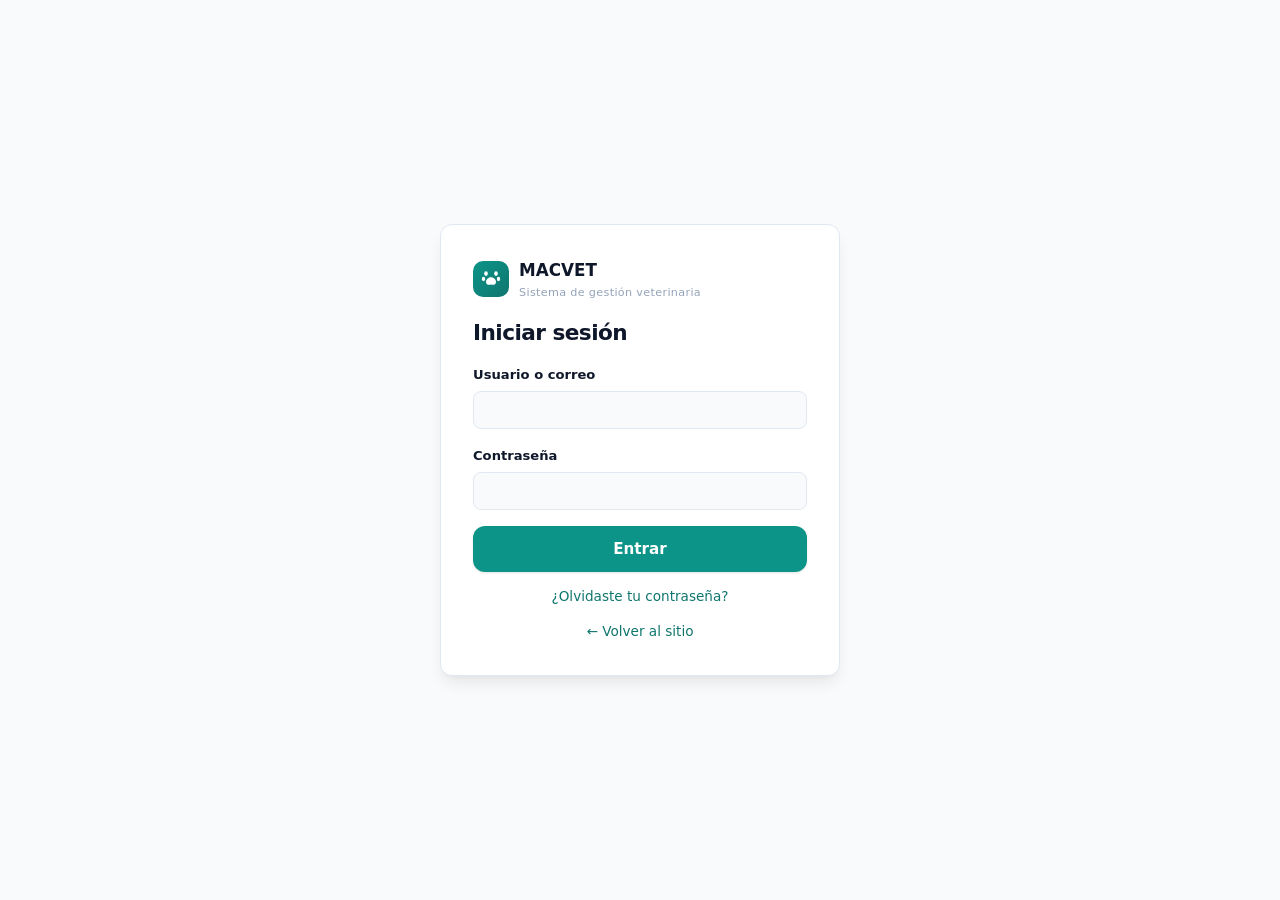
==== commit e9a18ca2: "Publicación: Fase 2 - Inventario Origen: 1c0f55de8438199c651cf9a056ed2c2eafd883e4" ====
--- a/admin.html
+++ b/admin.html
@@ -38,6 +38,7 @@
   <script src="js/modulos/inicio.js"></script>
   <script src="js/modulos/citas.js"></script>
   <script src="js/modulos/clientes.js"></script>
+  <script src="js/modulos/inventario.js"></script>
   <script src="js/modulos/usuarios.js"></script>
   <script src="js/modulos/movimientos.js"></script>
   <script src="js/arranque.js"></script>
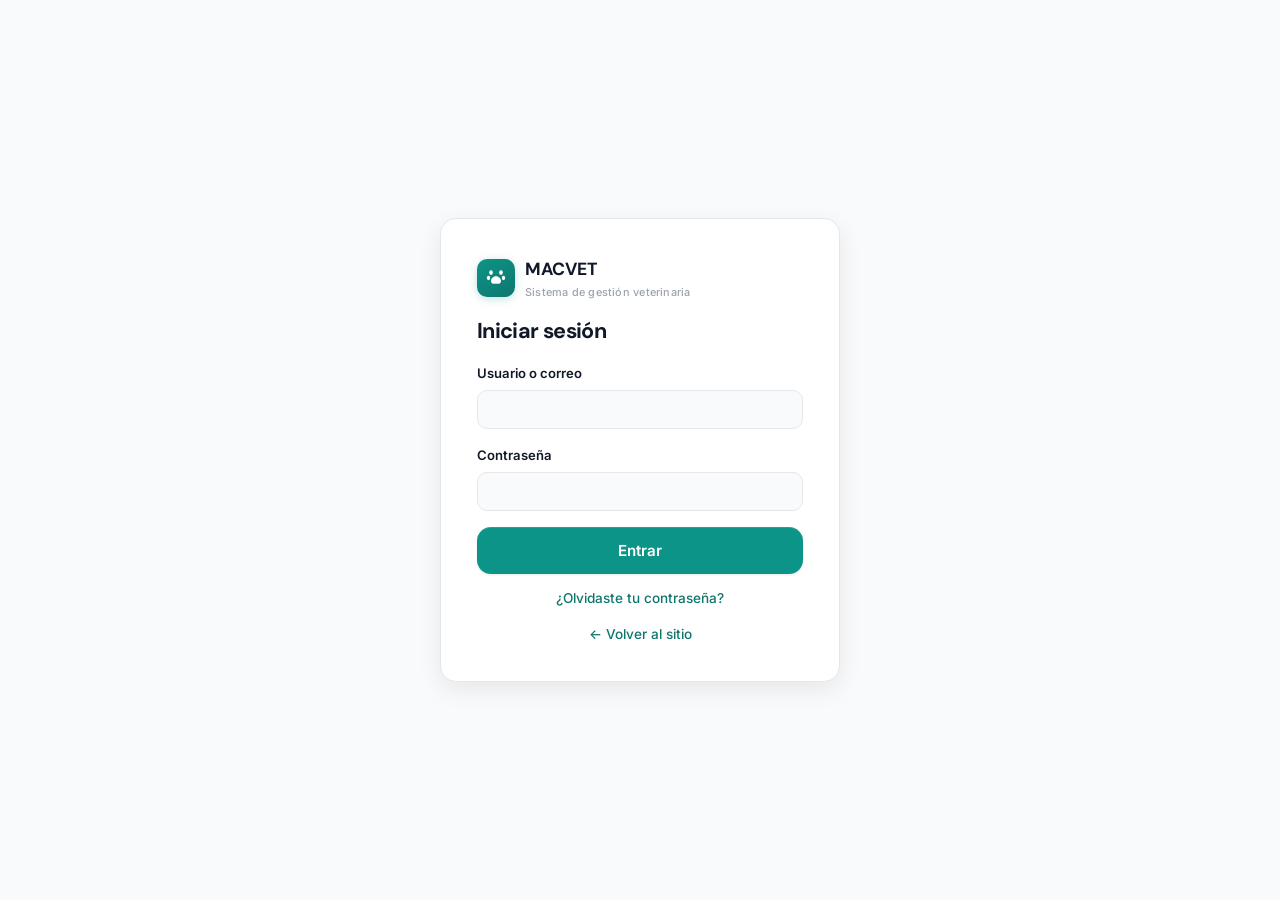
==== commit 5716b8b0: "Publicación: Rediseño visual profesional + mejoras de rendimiento (índices de búsqueda, kardex, resu" ====
--- a/admin.html
+++ b/admin.html
@@ -5,6 +5,10 @@
   <meta name="viewport" content="width=device-width, initial-scale=1.0" />
   <meta name="robots" content="noindex" />
   <title>Panel — MACVET</title>
+  <link rel="preconnect" href="https://fonts.googleapis.com" />
+  <link rel="preconnect" href="https://fonts.gstatic.com" crossorigin />
+  <link rel="preconnect" href="https://ueydqoflrcbkiiapdgdy.supabase.co" crossorigin />
+  <link href="https://fonts.googleapis.com/css2?family=DM+Sans:wght@500;600;700;800&family=Inter:wght@400;500;600;700&display=swap" rel="stylesheet" />
   <link rel="stylesheet" href="css/style.css" />
   <link rel="stylesheet" href="css/panel.css" />
 </head>
@@ -31,16 +35,16 @@
     <main class="main"><div id="vista"><div class="cargando">Cargando…</div></div></main>
   </div>
 
-  <script src="js/vendor/supabase.js"></script>
-  <script src="js/config.js"></script>
-  <script src="js/core.js"></script>
-  <script src="js/panel.js"></script>
-  <script src="js/modulos/inicio.js"></script>
-  <script src="js/modulos/citas.js"></script>
-  <script src="js/modulos/clientes.js"></script>
-  <script src="js/modulos/inventario.js"></script>
-  <script src="js/modulos/usuarios.js"></script>
-  <script src="js/modulos/movimientos.js"></script>
-  <script src="js/arranque.js"></script>
+  <script defer src="js/vendor/supabase.js"></script>
+  <script defer src="js/config.js"></script>
+  <script defer src="js/core.js"></script>
+  <script defer src="js/panel.js"></script>
+  <script defer src="js/modulos/inicio.js"></script>
+  <script defer src="js/modulos/citas.js"></script>
+  <script defer src="js/modulos/clientes.js"></script>
+  <script defer src="js/modulos/inventario.js"></script>
+  <script defer src="js/modulos/usuarios.js"></script>
+  <script defer src="js/modulos/movimientos.js"></script>
+  <script defer src="js/arranque.js"></script>
 </body>
 </html>
--- a/css/style.css
+++ b/css/style.css
@@ -1,55 +1,105 @@
 /* ===========================================================
-   Veterinaria MACVET — Sistema de gestion
+   MACVET — Sistema de diseño veterinario
+   Tipografía: DM Sans (títulos) + Inter (cuerpo)
+   Paleta: teal profundo + ámbar dorado + grises neutros
    =========================================================== */
 
+/* ---------- Design Tokens ---------- */
 :root {
   --primary: #0d9488;
   --primary-dark: #0f766e;
   --primary-darker: #115e59;
-  --primary-light: #ccfbf1;
-  --primary-subtle: #f0fdfa;
-  --accent: #f59e0b;
-  --accent-dark: #d97706;
-  --accent-light: #fef3c7;
-  --success: #10b981;
-  --success-light: #d1fae5;
-  --danger: #ef4444;
-  --danger-light: #fee2e2;
-  --warning: #f59e0b;
-  --warning-light: #fef3c7;
-  --info: #3b82f6;
-  --info-light: #dbeafe;
-  --bg: #f8fafc;
-  --bg-alt: #f1f5f9;
+  --primary-light: rgba(13,148,136,.1);
+  --primary-subtle: rgba(13,148,136,.04);
+
+  --accent: #e5a000;
+  --accent-dark: #c48800;
+  --accent-light: rgba(229,160,0,.1);
+
+  --success: #16a34a;
+  --success-light: rgba(22,163,74,.1);
+  --danger: #dc2626;
+  --danger-light: rgba(220,38,38,.08);
+  --warning: #d97706;
+  --warning-light: rgba(217,119,6,.08);
+  --info: #2563eb;
+  --info-light: rgba(37,99,235,.08);
+
+  --bg: #f9fafb;
+  --bg-alt: #f3f4f6;
   --surface: #ffffff;
-  --surface-hover: #f8fafc;
-  --border: #e2e8f0;
-  --border-light: #f1f5f9;
-  --text: #0f172a;
-  --text-secondary: #475569;
-  --text-muted: #94a3b8;
-  --overlay: rgba(15,23,42,.6);
-  --radius: 12px;
-  --radius-sm: 8px;
+  --surface-hover: #f9fafb;
+  --border: #e5e7eb;
+  --border-light: #f3f4f6;
+  --text: #111827;
+  --text-secondary: #4b5563;
+  --text-muted: #9ca3af;
+  --overlay: rgba(17,24,39,.5);
+
+  --radius: 14px;
+  --radius-sm: 10px;
   --radius-xs: 6px;
   --radius-full: 9999px;
-  --shadow-xs: 0 1px 2px rgba(0,0,0,.05);
-  --shadow-sm: 0 1px 3px rgba(0,0,0,.08), 0 1px 2px rgba(0,0,0,.04);
-  --shadow: 0 4px 6px -1px rgba(0,0,0,.07), 0 2px 4px -2px rgba(0,0,0,.05);
-  --shadow-md: 0 10px 15px -3px rgba(0,0,0,.08), 0 4px 6px -4px rgba(0,0,0,.04);
-  --shadow-lg: 0 20px 25px -5px rgba(0,0,0,.08), 0 8px 10px -6px rgba(0,0,0,.04);
-  --font: 'Inter', -apple-system, 'Segoe UI', system-ui, sans-serif;
+
+  --shadow-xs: 0 1px 2px rgba(0,0,0,.04);
+  --shadow-sm: 0 1px 3px rgba(0,0,0,.06), 0 1px 2px rgba(0,0,0,.04);
+  --shadow: 0 4px 12px rgba(0,0,0,.06);
+  --shadow-md: 0 8px 24px rgba(0,0,0,.08);
+  --shadow-lg: 0 16px 40px rgba(0,0,0,.1);
+  --shadow-ring: 0 0 0 3px rgba(13,148,136,.15);
+
+  --font: 'Inter', system-ui, -apple-system, sans-serif;
+  --font-display: 'DM Sans', system-ui, -apple-system, sans-serif;
   --font-mono: 'SF Mono', 'Cascadia Code', 'Fira Code', monospace;
-  --transition: .2s cubic-bezier(.4,0,.2,1);
+
+  --transition: .18s cubic-bezier(.4,0,.2,1);
+  --transition-slow: .3s cubic-bezier(.4,0,.2,1);
   --sidebar-w: 260px;
 }
 
+/* ---------- Dark Mode ---------- */
+@media (prefers-color-scheme: dark) {
+  :root:not([data-theme="light"]) {
+    --primary: #2dd4bf;
+    --primary-dark: #14b8a6;
+    --primary-darker: #0d9488;
+    --primary-light: rgba(45,212,191,.1);
+    --primary-subtle: rgba(45,212,191,.04);
+    --accent: #fbbf24;
+    --accent-dark: #f59e0b;
+    --accent-light: rgba(251,191,36,.1);
+    --success: #34d399;
+    --success-light: rgba(52,211,153,.1);
+    --danger: #f87171;
+    --danger-light: rgba(248,113,113,.1);
+    --warning: #fbbf24;
+    --warning-light: rgba(251,191,36,.1);
+    --info: #60a5fa;
+    --info-light: rgba(96,165,250,.1);
+    --bg: #0b1120;
+    --bg-alt: #111827;
+    --surface: #1f2937;
+    --surface-hover: #263244;
+    --border: #374151;
+    --border-light: #1f2937;
+    --text: #f3f4f6;
+    --text-secondary: #9ca3af;
+    --text-muted: #6b7280;
+    --overlay: rgba(0,0,0,.65);
+    --shadow-xs: 0 1px 2px rgba(0,0,0,.2);
+    --shadow-sm: 0 1px 3px rgba(0,0,0,.25);
+    --shadow: 0 4px 12px rgba(0,0,0,.2);
+    --shadow-md: 0 8px 24px rgba(0,0,0,.3);
+    --shadow-lg: 0 16px 40px rgba(0,0,0,.35);
+    --shadow-ring: 0 0 0 3px rgba(45,212,191,.2);
+  }
+}
 body[data-theme="dark"] {
   --primary: #2dd4bf;
   --primary-dark: #14b8a6;
   --primary-darker: #0d9488;
   --primary-light: rgba(45,212,191,.1);
-  --primary-subtle: rgba(45,212,191,.05);
+  --primary-subtle: rgba(45,212,191,.04);
   --accent: #fbbf24;
   --accent-dark: #f59e0b;
   --accent-light: rgba(251,191,36,.1);
@@ -61,25 +111,27 @@
   --warning-light: rgba(251,191,36,.1);
   --info: #60a5fa;
   --info-light: rgba(96,165,250,.1);
-  --bg: #0c1222;
-  --bg-alt: #131c31;
-  --surface: #1a2332;
-  --surface-hover: #1f2b3d;
-  --border: #2a3a50;
-  --border-light: #1f2d42;
-  --text: #e2e8f0;
-  --text-secondary: #94a3b8;
-  --text-muted: #64748b;
-  --overlay: rgba(0,0,0,.7);
+  --bg: #0b1120;
+  --bg-alt: #111827;
+  --surface: #1f2937;
+  --surface-hover: #263244;
+  --border: #374151;
+  --border-light: #1f2937;
+  --text: #f3f4f6;
+  --text-secondary: #9ca3af;
+  --text-muted: #6b7280;
+  --overlay: rgba(0,0,0,.65);
   --shadow-xs: 0 1px 2px rgba(0,0,0,.2);
-  --shadow-sm: 0 1px 3px rgba(0,0,0,.3);
-  --shadow: 0 4px 6px rgba(0,0,0,.25);
-  --shadow-md: 0 10px 15px rgba(0,0,0,.3);
-  --shadow-lg: 0 20px 25px rgba(0,0,0,.35);
-}
-
+  --shadow-sm: 0 1px 3px rgba(0,0,0,.25);
+  --shadow: 0 4px 12px rgba(0,0,0,.2);
+  --shadow-md: 0 8px 24px rgba(0,0,0,.3);
+  --shadow-lg: 0 16px 40px rgba(0,0,0,.35);
+  --shadow-ring: 0 0 0 3px rgba(45,212,191,.2);
+}
+
+/* ---------- Reset ---------- */
 *, *::before, *::after { box-sizing: border-box; margin: 0; padding: 0; }
-html { scroll-behavior: smooth; }
+html { scroll-behavior: smooth; -webkit-text-size-adjust: 100%; }
 body {
   font-family: var(--font);
   background: var(--bg);
@@ -90,7 +142,7 @@
 }
 a { color: inherit; text-decoration: none; }
 img { max-width: 100%; display: block; }
-button { font-family: inherit; }
+button { font-family: inherit; cursor: pointer; }
 ul, ol { list-style: none; }
 
 /* ---------- SVG Icon System ---------- */
@@ -104,59 +156,71 @@
 .container { max-width: 1200px; margin: 0 auto; padding: 0 24px; }
 
 /* ---------- Typography ---------- */
-h1 { font-size: 1.75rem; font-weight: 700; letter-spacing: -.025em; line-height: 1.2; }
-h2 { font-size: 1.25rem; font-weight: 700; letter-spacing: -.02em; line-height: 1.3; }
-h3 { font-size: 1.05rem; font-weight: 600; line-height: 1.4; }
-h4 { font-size: .875rem; font-weight: 600; text-transform: uppercase; letter-spacing: .05em; color: var(--text-muted); }
+h1 { font-family: var(--font-display); font-size: 1.875rem; font-weight: 700; letter-spacing: -.03em; line-height: 1.2; }
+h2 { font-family: var(--font-display); font-size: 1.375rem; font-weight: 700; letter-spacing: -.02em; line-height: 1.25; }
+h3 { font-family: var(--font-display); font-size: 1.1rem; font-weight: 600; line-height: 1.35; }
+h4 { font-size: .8rem; font-weight: 600; text-transform: uppercase; letter-spacing: .06em; color: var(--text-muted); }
 
 /* ---------- Buttons ---------- */
 .btn {
   display: inline-flex; align-items: center; justify-content: center; gap: 8px;
   padding: 10px 20px; border-radius: var(--radius-sm); font-weight: 600; font-size: .875rem;
   border: none; cursor: pointer; transition: all var(--transition); white-space: nowrap;
+  position: relative;
 }
 .btn:hover { transform: translateY(-1px); }
 .btn:active { transform: translateY(0); }
-.btn-primary { background: var(--primary); color: #fff; box-shadow: var(--shadow-sm); }
+.btn:focus-visible { outline: 2px solid var(--primary); outline-offset: 2px; }
+.btn-primary { background: var(--primary); color: #fff; box-shadow: var(--shadow-sm), inset 0 1px 0 rgba(255,255,255,.12); }
 .btn-primary:hover { background: var(--primary-dark); box-shadow: var(--shadow); }
-.btn-accent { background: var(--accent); color: #1a1a1a; box-shadow: var(--shadow-sm); }
-.btn-accent:hover { background: var(--accent-dark); }
+.btn-accent { background: var(--accent); color: #1a1a1a; box-shadow: var(--shadow-sm), inset 0 1px 0 rgba(255,255,255,.2); }
+.btn-accent:hover { background: var(--accent-dark); box-shadow: var(--shadow); }
 .btn-ghost { background: var(--surface); color: var(--text); border: 1px solid var(--border); }
 .btn-ghost:hover { background: var(--surface-hover); border-color: var(--primary); color: var(--primary); }
 .btn-danger { background: var(--danger); color: #fff; }
+.btn-danger:hover { opacity: .9; }
 .btn-sm { padding: 6px 14px; font-size: .8rem; border-radius: var(--radius-xs); }
 .btn-lg { padding: 14px 28px; font-size: .95rem; border-radius: var(--radius); }
 
 /* ---------- Badges ---------- */
 .badge {
   display: inline-flex; align-items: center; gap: 4px;
-  font-size: .75rem; font-weight: 600; padding: 4px 10px; border-radius: var(--radius-full);
+  font-size: .72rem; font-weight: 600; padding: 3px 10px; border-radius: var(--radius-full);
+  letter-spacing: .02em;
 }
 .badge-ok { background: var(--success-light); color: var(--success); }
-.badge-pending { background: var(--warning-light); color: var(--accent-dark); }
+.badge-pending { background: var(--warning-light); color: var(--warning); }
 .badge-danger { background: var(--danger-light); color: var(--danger); }
 .badge-info { background: var(--info-light); color: var(--info); }
 .badge-neutral { background: var(--bg-alt); color: var(--text-secondary); }
 
-/* ---------- Top bar ---------- */
+/* ---------- Top Bar ---------- */
 .topbar {
   position: sticky; top: 0; z-index: 50;
-  background: var(--surface); border-bottom: 1px solid var(--border);
-  backdrop-filter: blur(12px); background: rgba(255,255,255,.85);
-}
-body[data-theme="dark"] .topbar { background: rgba(26,35,50,.85); }
+  background: rgba(255,255,255,.82);
+  border-bottom: 1px solid var(--border);
+  backdrop-filter: blur(16px) saturate(1.4);
+  -webkit-backdrop-filter: blur(16px) saturate(1.4);
+}
+body[data-theme="dark"] .topbar,
+:root:not([data-theme="light"]) .topbar { background: rgba(31,41,55,.78); }
+@media (prefers-color-scheme: dark) {
+  :root:not([data-theme="light"]) .topbar { background: rgba(31,41,55,.78); }
+}
+
 .topbar-inner {
   max-width: 1200px; margin: 0 auto; padding: 0 24px; height: 64px;
   display: flex; align-items: center; justify-content: space-between;
 }
-.brand { display: flex; align-items: center; gap: 10px; font-weight: 700; font-size: 1.05rem; }
+.brand { display: flex; align-items: center; gap: 10px; font-family: var(--font-display); font-weight: 700; font-size: 1.1rem; }
 .brand-mark {
-  width: 36px; height: 36px; border-radius: 10px;
-  background: linear-gradient(135deg, var(--primary), var(--primary-dark));
+  width: 38px; height: 38px; border-radius: 10px;
+  background: linear-gradient(145deg, var(--primary), var(--primary-dark));
   display: flex; align-items: center; justify-content: center;
-  color: #fff; font-size: 1rem;
-}
-.brand small { display: block; font-weight: 500; font-size: .7rem; color: var(--text-muted); letter-spacing: .03em; }
+  color: #fff; box-shadow: 0 2px 8px rgba(13,148,136,.25);
+}
+.brand small { display: block; font-family: var(--font); font-weight: 500; font-size: .68rem; color: var(--text-muted); letter-spacing: .02em; margin-top: 1px; }
+
 .nav { display: flex; gap: 2px; background: var(--bg-alt); padding: 4px; border-radius: var(--radius-full); }
 .nav a {
   padding: 7px 16px; border-radius: var(--radius-full); font-weight: 500; font-size: .85rem;
@@ -182,61 +246,61 @@
 /* ---------- Landing Hero ---------- */
 .hero-landing {
   position: relative; padding: 100px 0 80px; overflow: hidden;
-  background: linear-gradient(135deg, var(--primary-subtle) 0%, var(--bg) 50%, var(--accent-light) 100%);
+  background: var(--bg);
 }
 .hero-landing::before {
-  content: ""; position: absolute; top: -200px; right: -100px;
-  width: 500px; height: 500px; border-radius: 50%;
-  background: radial-gradient(circle, var(--primary-light), transparent 70%);
-  opacity: .5;
-}
-.hero-landing::after {
-  content: ""; position: absolute; bottom: -150px; left: -100px;
-  width: 400px; height: 400px; border-radius: 50%;
-  background: radial-gradient(circle, var(--accent-light), transparent 70%);
-  opacity: .3;
+  content: ""; position: absolute; inset: 0;
+  background:
+    radial-gradient(ellipse 60% 50% at 10% 90%, rgba(13,148,136,.06), transparent),
+    radial-gradient(ellipse 50% 60% at 80% 10%, rgba(229,160,0,.05), transparent);
 }
 .hero-landing-inner {
   position: relative; z-index: 1;
   display: grid; grid-template-columns: 1fr 1fr; gap: 60px; align-items: center;
 }
 .hero-landing-content h1 {
-  font-size: clamp(2rem, 4vw, 3rem); letter-spacing: -.03em; margin-bottom: 20px;
-}
-.hero-landing-content h1 span { color: var(--primary); }
-.lead { font-size: 1.05rem; color: var(--text-secondary); max-width: 520px; margin-bottom: 32px; }
+  font-family: var(--font-display);
+  font-size: clamp(2.25rem, 4.5vw, 3.25rem); font-weight: 800;
+  letter-spacing: -.035em; margin-bottom: 20px; line-height: 1.1;
+}
+.hero-landing-content h1 span {
+  background: linear-gradient(135deg, var(--primary) 0%, var(--primary-dark) 100%);
+  -webkit-background-clip: text; -webkit-text-fill-color: transparent;
+  background-clip: text;
+}
+.lead { font-size: 1.05rem; color: var(--text-secondary); max-width: 520px; margin-bottom: 32px; line-height: 1.65; }
 .btn-row { display: flex; gap: 12px; flex-wrap: wrap; }
 .eyebrow {
   display: inline-flex; align-items: center; gap: 8px;
-  background: var(--primary-light); color: var(--primary-dark); font-weight: 600; font-size: .8rem;
-  padding: 6px 14px; border-radius: var(--radius-full); margin-bottom: 16px;
-}
-.dot { width: 6px; height: 6px; border-radius: 50%; background: var(--success); }
-
-.hero-landing-stats {
-  display: grid; grid-template-columns: 1fr 1fr; gap: 16px;
-}
+  background: var(--primary-light); color: var(--primary-dark); font-weight: 600; font-size: .78rem;
+  padding: 6px 16px; border-radius: var(--radius-full); margin-bottom: 16px;
+  letter-spacing: .02em;
+}
+.dot { width: 6px; height: 6px; border-radius: 50%; background: var(--success); animation: pulse-dot 2s infinite; }
+@keyframes pulse-dot { 0%, 100% { opacity: 1; } 50% { opacity: .5; } }
+
+.hero-landing-stats { display: grid; grid-template-columns: 1fr 1fr; gap: 16px; }
 .hero-stat-card {
   background: var(--surface); border: 1px solid var(--border); border-radius: var(--radius);
-  padding: 24px; text-align: center; box-shadow: var(--shadow-sm);
-  transition: all var(--transition);
-}
-.hero-stat-card:hover { box-shadow: var(--shadow-md); transform: translateY(-2px); }
+  padding: 24px; text-align: center; box-shadow: var(--shadow-xs);
+  transition: all var(--transition-slow);
+}
+.hero-stat-card:hover { box-shadow: var(--shadow-md); transform: translateY(-3px); }
 .hero-stat-icon { margin-bottom: 8px; color: var(--primary); display: flex; justify-content: center; }
-.hero-stat-num { font-size: 1.5rem; font-weight: 800; color: var(--primary); }
-.hero-stat-label { font-size: .8rem; color: var(--text-muted); margin-top: 2px; }
+.hero-stat-num { font-family: var(--font-display); font-size: 1.5rem; font-weight: 800; color: var(--primary); }
+.hero-stat-label { font-size: .78rem; color: var(--text-muted); margin-top: 2px; }
 
 /* ---------- Sections ---------- */
 section { padding: 80px 0; }
 .section-light { background: var(--bg); }
 .section-alt { background: var(--bg-alt); }
-.section-accent { background: linear-gradient(135deg, var(--primary-subtle), var(--bg)); }
-.section-head { text-align: center; max-width: 600px; margin: 0 auto 48px; }
+.section-accent { background: linear-gradient(160deg, var(--primary-subtle), var(--bg)); }
+.section-head { text-align: center; max-width: 560px; margin: 0 auto 48px; }
 .section-head h2 { font-size: clamp(1.5rem, 3vw, 2rem); margin-bottom: 12px; }
-.section-head p { color: var(--text-secondary); }
+.section-head p { color: var(--text-secondary); line-height: 1.6; }
 .section-eyebrow {
-  font-size: .8rem; font-weight: 600; color: var(--primary); text-transform: uppercase;
-  letter-spacing: .06em; margin-bottom: 8px;
+  font-family: var(--font-display); font-size: .78rem; font-weight: 700; color: var(--primary);
+  text-transform: uppercase; letter-spacing: .08em; margin-bottom: 8px;
 }
 
 /* ---------- Grids ---------- */
@@ -246,9 +310,16 @@
 /* ---------- Cards ---------- */
 .card {
   background: var(--surface); border: 1px solid var(--border); border-radius: var(--radius);
-  padding: 28px; box-shadow: var(--shadow-xs); transition: all var(--transition);
-}
-.card:hover { box-shadow: var(--shadow); border-color: var(--primary); }
+  padding: 28px; box-shadow: var(--shadow-xs); transition: all var(--transition-slow);
+  position: relative;
+}
+.card::before {
+  content: ""; position: absolute; top: 0; left: 0; right: 0; height: 3px;
+  background: var(--primary); border-radius: var(--radius) var(--radius) 0 0;
+  opacity: 0; transition: opacity var(--transition);
+}
+.card:hover { box-shadow: var(--shadow); transform: translateY(-2px); }
+.card:hover::before { opacity: 1; }
 .card .icon {
   width: 44px; height: 44px; border-radius: var(--radius-sm);
   background: var(--primary-light); color: var(--primary-dark);
@@ -256,81 +327,89 @@
   font-size: 1.2rem; margin-bottom: 16px;
 }
 .card h3 { margin-bottom: 8px; }
-.card p { color: var(--text-secondary); font-size: .9rem; }
+.card p { color: var(--text-secondary); font-size: .9rem; line-height: 1.55; }
 
 /* ---------- Team ---------- */
 .team-card {
   background: var(--surface); border: 1px solid var(--border); border-radius: var(--radius);
   padding: 32px; display: flex; gap: 24px; box-shadow: var(--shadow-xs);
-  transition: all var(--transition);
-}
-.team-card:hover { box-shadow: var(--shadow-md); }
+  transition: all var(--transition-slow);
+}
+.team-card:hover { box-shadow: var(--shadow-md); transform: translateY(-2px); }
 .team-avatar-placeholder {
   width: 72px; height: 72px; border-radius: 50%;
-  background: linear-gradient(135deg, var(--primary), var(--primary-dark));
+  background: linear-gradient(145deg, var(--primary), var(--primary-dark));
   color: #fff; display: flex; align-items: center; justify-content: center;
-  font-weight: 700; font-size: 1.2rem; flex-shrink: 0;
+  font-family: var(--font-display); font-weight: 700; font-size: 1.2rem; flex-shrink: 0;
+  box-shadow: 0 4px 12px rgba(13,148,136,.2);
 }
 .team-role { font-size: .85rem; color: var(--primary); font-weight: 500; margin: 4px 0 12px; }
 .team-info p { font-size: .9rem; color: var(--text-secondary); margin-bottom: 12px; }
 .team-tags { display: flex; flex-wrap: wrap; gap: 6px; }
 .tag {
-  font-size: .75rem; font-weight: 500; padding: 3px 10px; border-radius: var(--radius-full);
-  background: var(--primary-light); color: var(--primary-dark);
+  font-size: .72rem; font-weight: 600; padding: 3px 10px; border-radius: var(--radius-full);
+  background: var(--primary-light); color: var(--primary-dark); letter-spacing: .02em;
 }
 
 /* ---------- Testimonials ---------- */
 .testimonials-slider { position: relative; }
-.testimonial-track {
-  display: grid; grid-template-columns: repeat(2, 1fr); gap: 20px;
-}
+.testimonial-track { display: grid; grid-template-columns: repeat(2, 1fr); gap: 20px; }
 .testimonial-card {
   background: var(--surface); border: 1px solid var(--border); border-radius: var(--radius);
-  padding: 28px; box-shadow: var(--shadow-xs);
-}
+  padding: 28px; box-shadow: var(--shadow-xs); transition: all var(--transition);
+}
+.testimonial-card:hover { box-shadow: var(--shadow); }
 .testimonial-stars { color: var(--accent); font-size: 1rem; margin-bottom: 12px; letter-spacing: 2px; }
-.testimonial-card p { font-size: .92rem; color: var(--text-secondary); margin-bottom: 16px; font-style: italic; }
+.testimonial-card p { font-size: .92rem; color: var(--text-secondary); margin-bottom: 16px; font-style: italic; line-height: 1.6; }
 .testimonial-author { display: flex; align-items: center; gap: 12px; }
 .testimonial-avatar {
   width: 40px; height: 40px; border-radius: 50%;
   background: var(--primary-light); color: var(--primary-dark);
   display: flex; align-items: center; justify-content: center;
-  font-weight: 700; font-size: .8rem; flex-shrink: 0;
+  font-family: var(--font-display); font-weight: 700; font-size: .78rem; flex-shrink: 0;
 }
 .testimonial-author strong { display: block; font-size: .9rem; }
-.testimonial-author span { font-size: .8rem; color: var(--text-muted); }
+.testimonial-author span { font-size: .78rem; color: var(--text-muted); }
 
 /* ---------- CTA Section ---------- */
 .cta-section { padding: 80px 0; }
 .cta-card {
-  background: linear-gradient(135deg, var(--primary-darker), var(--primary-dark));
-  color: #fff; border-radius: 20px; padding: 60px; text-align: center;
-  box-shadow: var(--shadow-lg);
-}
-.cta-card h2 { font-size: clamp(1.4rem, 2.5vw, 1.8rem); margin-bottom: 12px; }
-.cta-card p { opacity: .85; margin-bottom: 28px; font-size: 1rem; }
-.cta-card .btn-accent { color: #1a1a1a; }
-.cta-card .btn-ghost { border-color: rgba(255,255,255,.3); color: #fff; }
+  background: linear-gradient(145deg, var(--primary-darker), #0a3d38);
+  color: #fff; border-radius: 20px; padding: 64px; text-align: center;
+  box-shadow: 0 20px 50px rgba(13,148,136,.2);
+  position: relative; overflow: hidden;
+}
+.cta-card::before {
+  content: ""; position: absolute; top: -40%; right: -20%;
+  width: 400px; height: 400px; border-radius: 50%;
+  background: rgba(255,255,255,.04);
+}
+.cta-card h2 { font-family: var(--font-display); font-size: clamp(1.4rem, 2.5vw, 1.8rem); margin-bottom: 12px; position: relative; }
+.cta-card p { opacity: .8; margin-bottom: 28px; font-size: 1rem; position: relative; }
+.cta-card .btn-accent { color: #1a1a1a; position: relative; }
+.cta-card .btn-ghost { border-color: rgba(255,255,255,.25); color: #fff; position: relative; }
 .cta-card .btn-ghost:hover { background: rgba(255,255,255,.1); border-color: #fff; }
 
 /* ---------- Contact ---------- */
 .contact-card {
   background: var(--surface); border: 1px solid var(--border); border-radius: var(--radius);
   padding: 32px; text-align: center; box-shadow: var(--shadow-xs);
-}
+  transition: all var(--transition);
+}
+.contact-card:hover { box-shadow: var(--shadow); }
 .contact-icon { margin-bottom: 12px; color: var(--primary); display: flex; justify-content: center; }
 .contact-card h3 { margin-bottom: 8px; }
-.contact-card p { font-size: .9rem; color: var(--text-secondary); }
+.contact-card p { font-size: .9rem; color: var(--text-secondary); line-height: 1.6; }
 
 /* ---------- Footer ---------- */
 .landing-footer { background: var(--bg-alt); border-top: 1px solid var(--border); padding: 48px 0 32px; }
 .footer-inner { display: grid; grid-template-columns: 2fr 1fr 1fr; gap: 40px; margin-bottom: 32px; }
-.footer-brand p { color: var(--text-secondary); font-size: .9rem; margin-top: 12px; }
-.footer-links h4 { margin-bottom: 16px; font-size: .8rem; }
-.footer-links a { display: block; color: var(--text-secondary); font-size: .88rem; padding: 4px 0; transition: color var(--transition); }
+.footer-brand p { color: var(--text-secondary); font-size: .9rem; margin-top: 12px; line-height: 1.55; }
+.footer-links h4 { margin-bottom: 16px; font-size: .78rem; }
+.footer-links a { display: block; color: var(--text-secondary); font-size: .88rem; padding: 5px 0; transition: color var(--transition); }
 .footer-links a:hover { color: var(--primary); }
 .footer-bottom { border-top: 1px solid var(--border); padding-top: 24px; }
-.footer-bottom p { font-size: .82rem; color: var(--text-muted); text-align: center; }
+.footer-bottom p { font-size: .8rem; color: var(--text-muted); text-align: center; }
 
 /* ---------- App Shell ---------- */
 .app-shell { display: flex; min-height: calc(100vh - 65px); }
@@ -339,21 +418,25 @@
   padding: 20px 12px; flex-shrink: 0; display: flex; flex-direction: column;
   position: sticky; top: 65px; height: calc(100vh - 65px); overflow-y: auto;
 }
-.brand-mini { display: flex; align-items: center; gap: 8px; font-weight: 700; font-size: .95rem; padding: 0 12px; margin-bottom: 24px; }
+.brand-mini { display: flex; align-items: center; gap: 8px; font-family: var(--font-display); font-weight: 700; font-size: .95rem; padding: 0 12px; margin-bottom: 24px; }
 .brand-mini span {
   width: 30px; height: 30px; border-radius: 8px;
-  background: linear-gradient(135deg, var(--primary), var(--primary-dark));
+  background: linear-gradient(145deg, var(--primary), var(--primary-dark));
   display: flex; align-items: center; justify-content: center; font-size: .85rem;
+  color: #fff;
 }
 .sidebar nav { flex: 1; }
 .sidebar nav a, .sidebar .sidebar-footer a {
   display: flex; align-items: center; gap: 10px;
   padding: 10px 12px; border-radius: var(--radius-sm);
   color: var(--text-secondary); font-weight: 500; font-size: .88rem; margin-bottom: 2px;
-  transition: all var(--transition);
+  transition: all var(--transition); border-left: 3px solid transparent;
 }
 .sidebar nav a:hover { background: var(--bg-alt); color: var(--text); }
-.sidebar nav a.active { background: var(--primary-light); color: var(--primary-dark); font-weight: 600; }
+.sidebar nav a.active {
+  background: var(--primary-light); color: var(--primary-dark); font-weight: 600;
+  border-left-color: var(--primary);
+}
 .sidebar-footer { margin-top: auto; padding-top: 16px; border-top: 1px solid var(--border); }
 .sidebar-footer a { font-size: .82rem !important; color: var(--text-muted) !important; }
 
@@ -367,7 +450,7 @@
   display: flex; justify-content: space-between; align-items: flex-start;
   margin-bottom: 24px; flex-wrap: wrap; gap: 12px;
 }
-.page-head h1 { margin-bottom: 4px; }
+.page-head h1 { font-family: var(--font-display); margin-bottom: 4px; }
 .page-head p { color: var(--text-secondary); font-size: .9rem; }
 
 /* ---------- Tabs ---------- */
@@ -375,40 +458,48 @@
 .admin-tab-panel.active, .client-tab-panel.active {
   display: block; animation: fadeIn .2s ease;
 }
-@keyframes fadeIn { from { opacity: 0; transform: translateY(6px); } to { opacity: 1; transform: translateY(0); } }
+@keyframes fadeIn { from { opacity: 0; transform: translateY(4px); } to { opacity: 1; transform: translateY(0); } }
 
 /* ---------- Stats ---------- */
-.stat-row { display: grid; grid-template-columns: repeat(4, 1fr); gap: 16px; margin-bottom: 24px; }
+.stat-row { display: grid; grid-template-columns: repeat(auto-fit, minmax(180px, 1fr)); gap: 16px; margin-bottom: 24px; }
 .stat {
   background: var(--surface); border: 1px solid var(--border); border-radius: var(--radius);
   padding: 20px; transition: all var(--transition);
+  position: relative; overflow: hidden;
+}
+.stat::before {
+  content: ""; position: absolute; top: 0; left: 0; right: 0; height: 3px;
+  background: var(--border); border-radius: var(--radius) var(--radius) 0 0;
 }
 .stat:hover { box-shadow: var(--shadow-sm); }
-.stat .label { font-size: .78rem; color: var(--text-muted); font-weight: 500; margin-bottom: 6px; }
-.stat .num { font-size: 1.75rem; font-weight: 800; letter-spacing: -.02em; color: var(--text); }
-.stat .delta { font-size: .75rem; color: var(--text-muted); margin-top: 4px; }
+.stat .label { font-size: .75rem; color: var(--text-muted); font-weight: 600; margin-bottom: 8px; text-transform: uppercase; letter-spacing: .04em; }
+.stat .num { font-family: var(--font-display); font-size: 1.75rem; font-weight: 800; letter-spacing: -.02em; color: var(--text); }
+.stat .delta { font-size: .72rem; color: var(--text-muted); margin-top: 4px; }
+.stat-ok::before { background: var(--success); }
 .stat-ok .num { color: var(--success); }
-.stat-warning .num { color: var(--accent-dark); }
+.stat-warning::before { background: var(--warning); }
+.stat-warning .num { color: var(--warning); }
+.stat-danger::before { background: var(--danger); }
 .stat-danger .num { color: var(--danger); }
 
 /* ---------- Panel ---------- */
 .panel {
   background: var(--surface); border: 1px solid var(--border); border-radius: var(--radius);
-  padding: 20px; margin-bottom: 20px;
+  padding: 24px; margin-bottom: 20px;
 }
 .panel-head {
   display: flex; justify-content: space-between; align-items: center; margin-bottom: 16px;
 }
-.panel-head h2 { font-size: 1rem; }
+.panel-head h2 { font-size: 1rem; font-family: var(--font-display); }
 
 .dashboard-grid { display: grid; grid-template-columns: 1fr 340px; gap: 20px; }
 
 /* ---------- Tables ---------- */
 table { width: 100%; border-collapse: collapse; }
 th {
-  text-align: left; font-size: .75rem; font-weight: 600; text-transform: uppercase;
-  letter-spacing: .04em; color: var(--text-muted); padding: 10px 12px;
-  border-bottom: 1px solid var(--border); background: var(--bg-alt);
+  text-align: left; font-size: .72rem; font-weight: 600; text-transform: uppercase;
+  letter-spacing: .05em; color: var(--text-muted); padding: 10px 12px;
+  border-bottom: 2px solid var(--border); background: var(--bg-alt);
 }
 th:first-child { border-radius: var(--radius-sm) 0 0 0; }
 th:last-child { border-radius: 0 var(--radius-sm) 0 0; }
@@ -419,17 +510,17 @@
   width: 32px; height: 32px; border-radius: 50%;
   background: var(--primary-light); color: var(--primary-dark);
   display: inline-flex; align-items: center; justify-content: center;
-  font-weight: 600; font-size: .78rem; margin-right: 8px; vertical-align: middle;
+  font-family: var(--font-display); font-weight: 600; font-size: .78rem; margin-right: 8px; vertical-align: middle;
 }
 
 /* ---------- Mini Calendar ---------- */
 .mini-calendar { user-select: none; }
 .cal-header {
-  text-align: center; font-weight: 700; font-size: .9rem; padding: 8px 0 12px;
-  color: var(--text);
+  text-align: center; font-family: var(--font-display); font-weight: 700; font-size: .9rem;
+  padding: 8px 0 12px; color: var(--text);
 }
 .cal-grid { display: grid; grid-template-columns: repeat(7, 1fr); gap: 2px; text-align: center; }
-.cal-day-name { font-size: .7rem; font-weight: 600; color: var(--text-muted); padding: 4px; }
+.cal-day-name { font-size: .68rem; font-weight: 600; color: var(--text-muted); padding: 4px; text-transform: uppercase; letter-spacing: .04em; }
 .cal-day {
   font-size: .82rem; padding: 6px 2px; border-radius: var(--radius-xs);
   position: relative; cursor: default; color: var(--text-secondary);
@@ -450,8 +541,8 @@
 .citas-layout { display: grid; gap: 20px; }
 .day-list { display: flex; flex-direction: column; gap: 8px; }
 .date-header {
-  font-size: .78rem; font-weight: 700; color: var(--text-muted);
-  text-transform: uppercase; letter-spacing: .04em; padding: 16px 0 6px;
+  font-family: var(--font-display); font-size: .78rem; font-weight: 700; color: var(--text-muted);
+  text-transform: uppercase; letter-spacing: .05em; padding: 16px 0 6px;
 }
 .cita-row {
   display: grid; grid-template-columns: 70px 1fr auto;
@@ -463,23 +554,21 @@
 .cita-row.cita-cancelled { opacity: .5; }
 .cita-row .time { font-weight: 700; color: var(--primary); font-size: .95rem; font-family: var(--font-mono); }
 .cita-row .meta strong { display: block; font-size: .9rem; }
-.cita-row .meta span { display: block; font-size: .8rem; color: var(--text-muted); }
-.cita-row .meta .cita-owner { font-size: .78rem; margin-top: 2px; }
+.cita-row .meta span { display: block; font-size: .78rem; color: var(--text-muted); }
+.cita-row .meta .cita-owner { font-size: .75rem; margin-top: 2px; }
 .cita-status-btn { cursor: pointer; transition: all var(--transition); }
 .cita-status-btn:hover { transform: scale(1.05); }
-.empty-state {
-  text-align: center; padding: 40px; color: var(--text-muted); font-size: .9rem;
-}
+.empty-state { text-align: center; padding: 40px; color: var(--text-muted); font-size: .9rem; }
 
 .wa-note {
   display: flex; gap: 10px; align-items: flex-start;
   background: var(--primary-subtle); border: 1px solid var(--primary-light);
   border-radius: var(--radius-sm); padding: 14px 16px; font-size: .85rem;
-  color: var(--text-secondary); line-height: 1.5;
+  color: var(--text-secondary); line-height: 1.55;
 }
 
 /* ---------- Bar Charts ---------- */
-.chart-title { font-size: .85rem; font-weight: 700; margin-bottom: 16px; }
+.chart-title { font-family: var(--font-display); font-size: .85rem; font-weight: 700; margin-bottom: 16px; }
 .bar-chart { display: flex; flex-direction: column; gap: 10px; }
 .bar-row { display: grid; grid-template-columns: 120px 1fr 40px; align-items: center; gap: 12px; }
 .bar-label { font-size: .82rem; color: var(--text-secondary); text-align: right; overflow: hidden; text-overflow: ellipsis; white-space: nowrap; }
@@ -489,7 +578,7 @@
   background: linear-gradient(90deg, var(--primary), var(--primary-dark));
   transition: width .6s cubic-bezier(.4,0,.2,1); min-width: 4px;
 }
-.bar-value { font-size: .82rem; font-weight: 700; color: var(--text); }
+.bar-value { font-family: var(--font-display); font-size: .82rem; font-weight: 700; color: var(--text); }
 
 /* ---------- Reviews ---------- */
 .review-card {
@@ -498,11 +587,11 @@
 }
 .review-header { display: flex; justify-content: space-between; align-items: center; margin-bottom: 10px; flex-wrap: wrap; gap: 8px; }
 .review-author { font-weight: 600; margin-right: 8px; }
-.review-date { font-size: .8rem; color: var(--text-muted); }
+.review-date { font-size: .78rem; color: var(--text-muted); }
 .review-stars .star svg { fill: var(--border); stroke: none; }
 .review-stars .star.filled svg { fill: var(--accent); }
 .review-stars .star { display: inline-flex; }
-.review-text { color: var(--text-secondary); font-size: .9rem; margin-bottom: 12px; }
+.review-text { color: var(--text-secondary); font-size: .9rem; margin-bottom: 12px; line-height: 1.55; }
 .review-reply {
   background: var(--bg-alt); border-radius: var(--radius-sm); padding: 12px;
   font-size: .85rem; margin-bottom: 12px; border-left: 3px solid var(--primary);
@@ -512,11 +601,11 @@
 .btn-reject { background: var(--danger-light); color: var(--danger); border: none; cursor: pointer; padding: 6px 14px; border-radius: var(--radius-xs); font-weight: 600; font-size: .8rem; }
 .reply-form { margin-top: 12px; display: flex; gap: 8px; align-items: flex-start; }
 .reply-form textarea {
-  flex: 1; padding: 8px 12px; border: 1px solid var(--border); border-radius: var(--radius-sm);
+  flex: 1; padding: 10px 14px; border: 1px solid var(--border); border-radius: var(--radius-sm);
   font-family: var(--font); font-size: .85rem; resize: vertical; background: var(--bg);
-  color: var(--text);
-}
-.reply-form textarea:focus { outline: 2px solid var(--primary); outline-offset: 1px; }
+  color: var(--text); transition: all var(--transition);
+}
+.reply-form textarea:focus { outline: none; border-color: var(--primary); box-shadow: var(--shadow-ring); }
 .reply-submit { padding: 8px 16px !important; align-self: flex-end; }
 
 /* ---------- Client Cards ---------- */
@@ -556,7 +645,7 @@
 .chat-msg.chat-user { flex-direction: row-reverse; }
 .chat-bubble {
   max-width: 75%; padding: 12px 16px; border-radius: var(--radius);
-  font-size: .9rem; line-height: 1.5;
+  font-size: .9rem; line-height: 1.55;
 }
 .chat-bot .chat-bubble {
   background: var(--bg-alt); color: var(--text); border-bottom-left-radius: 4px;
@@ -570,8 +659,9 @@
 .chat-input-form input {
   flex: 1; padding: 10px 14px; border: 1px solid var(--border); border-radius: var(--radius-sm);
   font-family: var(--font); font-size: .9rem; background: var(--bg); color: var(--text);
-}
-.chat-input-form input:focus { outline: 2px solid var(--primary); outline-offset: 1px; }
+  transition: all var(--transition);
+}
+.chat-input-form input:focus { outline: none; border-color: var(--primary); box-shadow: var(--shadow-ring); }
 
 .typing-indicator .chat-bubble { display: flex; gap: 4px; align-items: center; padding: 14px 20px; }
 .typing-indicator span { display: inline-block; width: 6px; height: 6px; border-radius: 50%; background: var(--text-muted); }
@@ -598,14 +688,14 @@
 .login-screen {
   display: flex; align-items: center; justify-content: center;
   min-height: calc(100vh - 65px); padding: 24px;
-  background: linear-gradient(135deg, var(--bg) 0%, var(--primary-subtle) 100%);
+  background: var(--bg);
 }
 .login-card {
   background: var(--surface); border: 1px solid var(--border); border-radius: 16px;
   padding: 40px; width: 100%; max-width: 420px; box-shadow: var(--shadow-md);
 }
 .login-header { text-align: center; margin-bottom: 28px; }
-.login-header h2 { margin-top: 12px; margin-bottom: 8px; }
+.login-header h2 { margin-top: 12px; margin-bottom: 8px; font-family: var(--font-display); }
 .login-header p { color: var(--text-secondary); font-size: .9rem; }
 .login-error {
   margin-top: 12px; padding: 10px 14px; background: var(--danger-light);
@@ -638,8 +728,8 @@
   padding: 14px 16px; margin-bottom: 8px;
 }
 .client-appt-card.past { opacity: .6; }
-.appt-date { font-weight: 700; font-size: .88rem; color: var(--primary); min-width: 60px; text-align: center; }
-.appt-date small { font-weight: 500; color: var(--text-muted); font-size: .78rem; }
+.appt-date { font-family: var(--font-display); font-weight: 700; font-size: .88rem; color: var(--primary); min-width: 60px; text-align: center; }
+.appt-date small { font-weight: 500; color: var(--text-muted); font-size: .75rem; }
 .appt-info { flex: 1; }
 .appt-info strong { font-size: .9rem; }
 .appt-info small { color: var(--text-muted); }
@@ -655,7 +745,7 @@
 .notif-card.unread { border-left: 3px solid var(--primary); background: var(--primary-subtle); }
 .notif-icon { flex-shrink: 0; color: var(--primary); display: flex; align-items: center; }
 .notif-body p { font-size: .9rem; margin-bottom: 4px; }
-.notif-body small { color: var(--text-muted); font-size: .8rem; }
+.notif-body small { color: var(--text-muted); font-size: .78rem; }
 .notif-dot {
   width: 8px; height: 8px; border-radius: 50%; background: var(--primary);
   position: absolute; top: 12px; right: 12px;
@@ -663,7 +753,7 @@
 .notif-badge {
   display: inline-flex; align-items: center; justify-content: center;
   min-width: 18px; height: 18px; border-radius: 50%; background: var(--danger);
-  color: #fff; font-size: .7rem; font-weight: 700; margin-left: 6px;
+  color: #fff; font-size: .68rem; font-weight: 700; margin-left: 6px;
 }
 
 /* ---------- Star Picker ---------- */
@@ -688,7 +778,7 @@
 }
 .form-group input:focus, .form-group select:focus, .form-group textarea:focus {
   outline: none; border-color: var(--primary);
-  box-shadow: 0 0 0 3px var(--primary-light);
+  box-shadow: var(--shadow-ring);
 }
 .form-row { display: grid; grid-template-columns: 1fr 1fr; gap: 14px; }
 
@@ -696,17 +786,17 @@
 .modal-overlay {
   position: fixed; inset: 0; background: var(--overlay);
   display: none; align-items: center; justify-content: center; z-index: 100; padding: 20px;
-  backdrop-filter: blur(4px);
+  backdrop-filter: blur(4px); -webkit-backdrop-filter: blur(4px);
 }
 .modal-overlay.open { display: flex; }
 .modal {
   background: var(--surface); border-radius: 16px; padding: 28px;
   width: 100%; max-width: 480px; box-shadow: var(--shadow-lg);
-  animation: modalIn .2s ease;
+  animation: modalIn .22s ease;
 }
 .modal-lg { max-width: 560px; }
-@keyframes modalIn { from { opacity: 0; transform: scale(.96) translateY(8px); } to { opacity: 1; transform: scale(1) translateY(0); } }
-.modal h3 { margin-bottom: 20px; }
+@keyframes modalIn { from { opacity: 0; transform: scale(.97) translateY(6px); } to { opacity: 1; transform: scale(1) translateY(0); } }
+.modal h3 { font-family: var(--font-display); margin-bottom: 20px; }
 .modal-actions { display: flex; gap: 10px; justify-content: flex-end; margin-top: 20px; }
 
 /* ---------- Toast ---------- */
@@ -721,7 +811,7 @@
 @keyframes slideUp { from { opacity: 0; transform: translateY(14px); } to { opacity: 1; transform: translateY(0); } }
 
 /* ---------- Scroll fade animation ---------- */
-.fade-up { opacity: 0; transform: translateY(24px); transition: opacity .6s ease, transform .6s ease; }
+.fade-up { opacity: 0; transform: translateY(20px); transition: opacity .5s ease, transform .5s ease; }
 .fade-up.animate-in { opacity: 1; transform: translateY(0); }
 
 /* ---------- Mobile nav open state ---------- */
@@ -743,7 +833,7 @@
 .quick-stat { display: flex; justify-content: space-between; align-items: center; padding: 8px 0; border-bottom: 1px solid var(--border-light); }
 .quick-stat:last-child { border-bottom: none; }
 .quick-stat .label { font-size: .82rem; color: var(--text-muted); }
-.quick-stat .num { font-weight: 700; font-size: .95rem; }
+.quick-stat .num { font-family: var(--font-display); font-weight: 700; font-size: .95rem; }
 
 /* ---------- Responsive ---------- */
 @media (max-width: 1100px) {
@@ -765,7 +855,8 @@
   }
   .brand-mini { margin-bottom: 0; margin-right: 12px; }
   .sidebar nav { display: flex; gap: 4px; flex: 1; }
-  .sidebar nav a { white-space: nowrap; padding: 8px 12px; font-size: .82rem; margin-bottom: 0; }
+  .sidebar nav a { white-space: nowrap; padding: 8px 12px; font-size: .82rem; margin-bottom: 0; border-left: none !important; }
+  .sidebar nav a.active { border-left: none !important; }
   .sidebar-footer, .portal-user { display: none; }
   .main { padding: 20px 16px; }
   .nav { display: none; }
@@ -781,15 +872,23 @@
   section { padding: 48px 0; }
   .grid-3, .stat-row { grid-template-columns: 1fr; }
   .form-row { grid-template-columns: 1fr; }
-  .cta-card { padding: 32px 20px; }
+  .cta-card { padding: 36px 24px; }
   .team-card { flex-direction: column; text-align: center; align-items: center; }
   .chat-container { height: calc(100vh - 280px); }
 }
 
 /* ---------- Dark scrollbar ---------- */
-body[data-theme="dark"] ::-webkit-scrollbar { width: 8px; }
-body[data-theme="dark"] ::-webkit-scrollbar-track { background: var(--bg); }
-body[data-theme="dark"] ::-webkit-scrollbar-thumb { background: var(--border); border-radius: 4px; }
+body[data-theme="dark"] ::-webkit-scrollbar,
+:root:not([data-theme="light"]) ::-webkit-scrollbar { width: 8px; }
+body[data-theme="dark"] ::-webkit-scrollbar-track,
+:root:not([data-theme="light"]) ::-webkit-scrollbar-track { background: var(--bg); }
+body[data-theme="dark"] ::-webkit-scrollbar-thumb,
+:root:not([data-theme="light"]) ::-webkit-scrollbar-thumb { background: var(--border); border-radius: 4px; }
+@media (prefers-color-scheme: dark) {
+  :root:not([data-theme="light"]) ::-webkit-scrollbar { width: 8px; }
+  :root:not([data-theme="light"]) ::-webkit-scrollbar-track { background: var(--bg); }
+  :root:not([data-theme="light"]) ::-webkit-scrollbar-thumb { background: var(--border); border-radius: 4px; }
+}
 
 /* ---------- Inventory ---------- */
 .inv-alert {
@@ -800,10 +899,10 @@
 }
 .inv-filter-bar { display: flex; gap: 6px; margin-bottom: 16px; flex-wrap: wrap; }
 .inv-table { font-size: .85rem; }
-.inv-table th { font-size: .72rem; padding: 8px 10px; }
+.inv-table th { font-size: .7rem; padding: 8px 10px; }
 .inv-table td { padding: 10px; }
 .inv-stock-low { color: var(--danger); font-weight: 700; }
-.inv-stock-warn { color: var(--accent-dark); font-weight: 600; }
+.inv-stock-warn { color: var(--warning); font-weight: 600; }
 .inv-stock-ok { color: var(--success); font-weight: 600; }
 .text-muted { color: var(--text-muted); }
 
@@ -829,7 +928,7 @@
 }
 body[data-theme="dark"] .thermal-receipt { color: #e0e0e0; }
 .receipt-header, .receipt-footer { text-align: center; }
-.receipt-logo { font-size: 20px; font-weight: 800; letter-spacing: 2px; margin-bottom: 2px; }
+.receipt-logo { font-family: var(--font-display); font-size: 20px; font-weight: 800; letter-spacing: 2px; margin-bottom: 2px; }
 .receipt-divider { color: #999; font-size: 10px; letter-spacing: 1px; margin: 4px 0; overflow: hidden; white-space: nowrap; }
 .receipt-title { text-align: center; font-weight: 700; font-size: 13px; margin: 6px 0; text-transform: uppercase; }
 .receipt-info { margin: 4px 0; }
@@ -861,8 +960,8 @@
   animation: pulse-mic 1.2s infinite;
 }
 @keyframes pulse-mic {
-  0%, 100% { box-shadow: 0 0 0 0 rgba(239,68,68,.4); }
-  50% { box-shadow: 0 0 0 8px rgba(239,68,68,0); }
+  0%, 100% { box-shadow: 0 0 0 0 rgba(220,38,38,.4); }
+  50% { box-shadow: 0 0 0 8px rgba(220,38,38,0); }
 }
 
 /* ---------- Chat Mascot ---------- */
@@ -882,44 +981,91 @@
 .btn-wa:hover { background: #1fb855; }
 .wa-icon { width: 16px; height: 16px; }
 
-/* ---------- Floating Chat Mascot ---------- */
+/* ---------- Floating Chat Widget ---------- */
 .floating-chat-btn {
-  position: fixed; bottom: 24px; right: 24px; z-index: 90;
-  background: linear-gradient(135deg, var(--primary), var(--primary-dark));
-  border: none; border-radius: var(--radius-full); cursor: pointer;
-  display: flex; align-items: center; gap: 8px; padding: 10px 18px 10px 10px;
-  color: #fff; box-shadow: var(--shadow-lg); transition: all var(--transition);
-}
-.floating-chat-btn:hover { transform: translateY(-2px) scale(1.03); box-shadow: 0 8px 30px rgba(13,148,136,.35); }
+  position: fixed; bottom: 24px; right: 24px; z-index: 900;
+  display: flex; align-items: center; gap: 10px;
+  background: var(--primary); color: #fff; border: none; border-radius: 50px;
+  padding: 10px 20px 10px 12px; cursor: pointer;
+  box-shadow: 0 4px 20px rgba(13,148,136,.35); transition: all var(--transition);
+  font-weight: 600; font-size: .95rem;
+}
+.floating-chat-btn:hover { transform: translateY(-2px); box-shadow: 0 6px 28px rgba(13,148,136,.5); }
 .floating-chat-btn.open { opacity: 0; pointer-events: none; transform: scale(.8); }
+.floating-chat-btn svg { flex-shrink: 0; }
 .floating-chat-label { font-weight: 600; font-size: .85rem; white-space: nowrap; }
 
 .floating-chat-panel {
-  position: fixed; bottom: 24px; right: 24px; z-index: 95;
-  width: 380px; max-width: calc(100vw - 32px); height: 520px; max-height: calc(100vh - 100px);
+  position: fixed; bottom: 90px; right: 24px; z-index: 901;
+  width: 380px; max-height: 520px;
   background: var(--surface); border: 1px solid var(--border); border-radius: 16px;
-  box-shadow: var(--shadow-lg); display: flex; flex-direction: column;
-  opacity: 0; pointer-events: none; transform: translateY(20px) scale(.95);
-  transition: all .25s cubic-bezier(.4,0,.2,1);
-}
-.floating-chat-panel.open { opacity: 1; pointer-events: auto; transform: translateY(0) scale(1); }
+  box-shadow: var(--shadow-lg); display: none; flex-direction: column; overflow: hidden;
+}
+.floating-chat-panel.open { display: flex; }
 
 .floating-chat-header {
-  display: flex; align-items: center; justify-content: space-between;
-  padding: 14px 16px; border-bottom: 1px solid var(--border);
-  background: linear-gradient(135deg, var(--primary-subtle), var(--surface));
-  border-radius: 16px 16px 0 0;
-}
+  display: flex; align-items: center; gap: 10px;
+  padding: 14px 16px; background: var(--primary); color: #fff;
+  font-weight: 600; font-size: .95rem;
+}
+.floating-chat-header svg { flex-shrink: 0; }
+.floating-chat-header .chat-close-btn {
+  margin-left: auto; background: none; border: none; color: #fff;
+  cursor: pointer; opacity: .8; transition: opacity .15s; padding: 4px; line-height: 1;
+}
+.floating-chat-header .chat-close-btn:hover { opacity: 1; }
 .floating-chat-title { display: flex; align-items: center; gap: 10px; }
 .floating-chat-title strong { display: block; font-size: .9rem; }
-.floating-chat-title small { display: block; font-size: .75rem; color: var(--text-muted); }
+.floating-chat-title small { display: block; font-size: .72rem; color: rgba(255,255,255,.7); }
 .floating-chat-close {
   width: 32px; height: 32px; border-radius: 50%; border: none; cursor: pointer;
-  background: var(--bg-alt); color: var(--text-muted); font-size: 1.2rem;
+  background: rgba(255,255,255,.15); color: #fff; font-size: 1.2rem;
   display: flex; align-items: center; justify-content: center;
   transition: all var(--transition);
 }
-.floating-chat-close:hover { background: var(--danger-light); color: var(--danger); }
+.floating-chat-close:hover { background: rgba(255,255,255,.25); }
+
+#ai-chat-messages {
+  flex: 1; overflow-y: auto; padding: 16px;
+  display: flex; flex-direction: column; gap: 10px;
+  min-height: 260px; max-height: 340px;
+}
+#ai-chat-messages .chat-bubble {
+  max-width: 85%; padding: 10px 14px; border-radius: 14px;
+  font-size: .9rem; line-height: 1.45; word-break: break-word;
+}
+#ai-chat-messages .chat-bubble.user {
+  align-self: flex-end; background: var(--primary); color: #fff;
+  border-bottom-right-radius: 4px;
+}
+#ai-chat-messages .chat-bubble.ai {
+  align-self: flex-start; background: var(--bg-alt); color: var(--text);
+  border-bottom-left-radius: 4px;
+}
+
+#ai-chat-form {
+  display: flex; align-items: center; gap: 8px;
+  padding: 12px; border-top: 1px solid var(--border);
+}
+#ai-chat-form input {
+  flex: 1; padding: 10px 12px; border: 1px solid var(--border);
+  border-radius: var(--radius-sm); background: var(--bg); color: var(--text); font-size: .9rem;
+  transition: all var(--transition);
+}
+#ai-chat-form input:focus { outline: none; border-color: var(--primary); box-shadow: var(--shadow-ring); }
+#ai-chat-form button {
+  flex-shrink: 0; width: 36px; height: 36px; border-radius: 50%; border: none;
+  display: flex; align-items: center; justify-content: center; cursor: pointer;
+  transition: background .15s;
+}
+#ai-chat-form button[type="submit"] { background: var(--primary); color: #fff; }
+#ai-chat-form button[type="submit"]:hover { background: var(--primary-dark); }
+#ai-chat-form .btn-mic { background: var(--bg-alt); color: var(--text); border: 1px solid var(--border); }
+#ai-chat-form .btn-mic:hover { background: var(--primary-light); border-color: var(--primary); color: var(--primary); }
+#ai-chat-form .btn-mic.recording {
+  background: var(--danger); color: #fff; border-color: var(--danger);
+  animation: pulse-mic 1s infinite;
+}
 
 .floating-chat-panel .chat-messages {
   flex: 1; overflow-y: auto; padding: 16px;
@@ -931,281 +1077,62 @@
 
 /* ---------- Custom Notification ---------- */
 .custom-notif {
-  position: fixed; top: 24px; right: 24px; z-index: 300;
+  position: fixed; top: 24px; right: 24px; z-index: 1100;
   animation: notifIn .3s ease;
 }
 .custom-notif-inner {
-  display: flex; align-items: center; gap: 10px;
+  display: flex; align-items: center; gap: 12px;
   background: var(--surface); border: 1px solid var(--success);
-  border-radius: var(--radius); padding: 14px 18px;
+  border-radius: var(--radius); padding: 14px 20px;
   box-shadow: var(--shadow-lg); font-size: .88rem; font-weight: 500;
-  color: var(--text); max-width: 420px;
-}
-.custom-notif-inner .ico { color: var(--success); flex-shrink: 0; }
+  color: var(--text); max-width: 420px; min-width: 260px;
+}
+.custom-notif-inner svg, .custom-notif-inner .ico { flex-shrink: 0; color: var(--success); }
+.notif-error .custom-notif-inner { border-color: var(--danger); border-left: 4px solid var(--danger); }
+.notif-error .custom-notif-inner svg, .notif-error .custom-notif-inner .ico { color: var(--danger); }
 .custom-notif-close {
-  background: none; border: none; cursor: pointer; font-size: 1.1rem;
-  color: var(--text-muted); padding: 0 0 0 8px; line-height: 1;
-  transition: color var(--transition);
-}
-.custom-notif-close:hover { color: var(--danger); }
-@keyframes notifIn { from { opacity: 0; transform: translateY(-10px) translateX(20px); } to { opacity: 1; transform: translateY(0) translateX(0); } }
-
-@media (max-width: 600px) {
-  .floating-chat-panel { width: calc(100vw - 16px); right: 8px; bottom: 8px; height: 70vh; }
-  .floating-chat-btn { bottom: 16px; right: 16px; padding: 10px; }
-  .floating-chat-label { display: none; }
-}
-
-/* ---------- Floating Chat Widget ---------- */
-.floating-chat-btn {
-  position: fixed;
-  bottom: 24px;
-  right: 24px;
-  z-index: 900;
-  display: flex;
-  align-items: center;
-  gap: 10px;
-  background: var(--primary);
-  color: #fff;
-  border: none;
-  border-radius: 50px;
-  padding: 10px 20px 10px 12px;
-  cursor: pointer;
-  box-shadow: 0 4px 20px rgba(13,148,136,.4);
-  transition: transform .2s, box-shadow .2s;
-  font-weight: 600;
-  font-size: .95rem;
-}
-.floating-chat-btn:hover {
-  transform: translateY(-2px);
-  box-shadow: 0 6px 28px rgba(13,148,136,.55);
-}
-.floating-chat-btn svg { flex-shrink: 0; }
-
-.floating-chat-panel {
-  position: fixed;
-  bottom: 90px;
-  right: 24px;
-  z-index: 901;
-  width: 380px;
-  max-height: 520px;
-  background: var(--card);
-  border: 1px solid var(--border);
-  border-radius: 16px;
-  box-shadow: 0 12px 40px rgba(0,0,0,.25);
-  display: none;
-  flex-direction: column;
-  overflow: hidden;
-}
-.floating-chat-panel.open { display: flex; }
-
-.floating-chat-header {
-  display: flex;
-  align-items: center;
-  gap: 10px;
-  padding: 14px 16px;
-  background: var(--primary);
-  color: #fff;
-  font-weight: 600;
-  font-size: .95rem;
-}
-.floating-chat-header svg { flex-shrink: 0; }
-.floating-chat-header .chat-close-btn {
-  margin-left: auto;
-  background: none;
-  border: none;
-  color: #fff;
-  cursor: pointer;
-  opacity: .8;
-  transition: opacity .15s;
-  padding: 4px;
-  line-height: 1;
-}
-.floating-chat-header .chat-close-btn:hover { opacity: 1; }
-
-#ai-chat-messages {
-  flex: 1;
-  overflow-y: auto;
-  padding: 16px;
-  display: flex;
-  flex-direction: column;
-  gap: 10px;
-  min-height: 260px;
-  max-height: 340px;
-}
-#ai-chat-messages .chat-bubble {
-  max-width: 85%;
-  padding: 10px 14px;
-  border-radius: 14px;
-  font-size: .9rem;
-  line-height: 1.45;
-  word-break: break-word;
-}
-#ai-chat-messages .chat-bubble.user {
-  align-self: flex-end;
-  background: var(--primary);
-  color: #fff;
-  border-bottom-right-radius: 4px;
-}
-#ai-chat-messages .chat-bubble.ai {
-  align-self: flex-start;
-  background: var(--bg-alt, var(--muted));
-  color: var(--text);
-  border-bottom-left-radius: 4px;
-}
-
-#ai-chat-form {
-  display: flex;
-  align-items: center;
-  gap: 8px;
-  padding: 12px;
-  border-top: 1px solid var(--border);
-}
-#ai-chat-form input {
-  flex: 1;
-  padding: 10px 12px;
-  border: 1px solid var(--border);
-  border-radius: 10px;
-  background: var(--bg);
-  color: var(--text);
-  font-size: .9rem;
-}
-#ai-chat-form button {
-  flex-shrink: 0;
-  width: 36px;
-  height: 36px;
-  border-radius: 50%;
-  border: none;
-  display: flex;
-  align-items: center;
-  justify-content: center;
-  cursor: pointer;
-  transition: background .15s;
-}
-#ai-chat-form button[type="submit"] {
-  background: var(--primary);
-  color: #fff;
-}
-#ai-chat-form button[type="submit"]:hover { background: #0b7e74; }
-#ai-chat-form .btn-mic {
-  background: var(--muted);
-  color: var(--text);
-}
-#ai-chat-form .btn-mic:hover { background: var(--border); }
-#ai-chat-form .btn-mic.recording {
-  background: #ef4444;
-  color: #fff;
-  animation: mic-pulse 1s infinite;
-}
-@keyframes mic-pulse {
-  0%, 100% { box-shadow: 0 0 0 0 rgba(239,68,68,.4); }
-  50% { box-shadow: 0 0 0 8px rgba(239,68,68,0); }
-}
-
-/* ---------- Custom Notification ---------- */
-.custom-notif {
-  position: fixed;
-  top: 24px;
-  right: 24px;
-  z-index: 1100;
-  animation: notif-slide-in .3s ease;
-}
-.custom-notif-inner {
-  display: flex;
-  align-items: center;
-  gap: 12px;
-  background: var(--card);
-  border: 1px solid var(--primary);
-  border-radius: 12px;
-  padding: 14px 20px;
-  box-shadow: 0 8px 30px rgba(0,0,0,.2);
-  color: var(--text);
-  font-size: .92rem;
-  min-width: 260px;
-  max-width: 420px;
-}
-.custom-notif-inner svg { flex-shrink: 0; color: var(--primary); }
-.custom-notif-close {
-  margin-left: auto;
-  background: none;
-  border: none;
-  color: var(--text-muted);
-  cursor: pointer;
-  opacity: .6;
-  font-size: 1.1rem;
-  padding: 2px 6px;
-  line-height: 1;
-}
-.custom-notif-close:hover { opacity: 1; }
-@keyframes notif-slide-in {
-  from { transform: translateX(80px); opacity: 0; }
+  margin-left: auto; background: none; border: none; cursor: pointer;
+  color: var(--text-muted); opacity: .6; font-size: 1.1rem; padding: 2px 6px; line-height: 1;
+  transition: all var(--transition);
+}
+.custom-notif-close:hover { opacity: 1; color: var(--danger); }
+@keyframes notifIn {
+  from { transform: translateX(60px); opacity: 0; }
   to { transform: translateX(0); opacity: 1; }
 }
 
-/* ---------- Custom Confirm Modal ---------- */
+/* ---------- Confirm Modal ---------- */
 .confirm-modal-box {
-  background: var(--card);
-  border: 1px solid var(--border);
-  border-radius: 16px;
-  padding: 32px;
-  max-width: 420px;
-  width: 90%;
-  text-align: center;
-  box-shadow: 0 12px 40px rgba(0,0,0,.3);
-}
-.confirm-modal-box p {
-  color: var(--text);
-  font-size: 1rem;
-  margin-bottom: 24px;
-  line-height: 1.5;
-}
-.confirm-modal-box .modal-actions {
-  justify-content: center;
-}
-
-/* ---------- Add Modal (openAddModal) ---------- */
-.add-modal-form .form-group {
-  margin-bottom: 14px;
-}
-.add-modal-form label {
-  display: block;
-  font-size: .85rem;
-  font-weight: 600;
-  margin-bottom: 4px;
-  color: var(--text);
-}
-.add-modal-form input,
-.add-modal-form select {
-  width: 100%;
-  padding: 10px 12px;
-  border: 1px solid var(--border);
-  border-radius: 8px;
-  background: var(--bg);
-  color: var(--text);
-  font-size: .9rem;
-}
-.add-modal-form input:focus,
-.add-modal-form select:focus {
-  outline: none;
-  border-color: var(--primary);
-  box-shadow: 0 0 0 3px rgba(13,148,136,.15);
+  background: var(--surface); border: 1px solid var(--border); border-radius: 16px;
+  padding: 32px; max-width: 420px; width: 90%; text-align: center;
+  box-shadow: var(--shadow-lg);
+}
+.confirm-modal-box p { color: var(--text); font-size: 1rem; margin-bottom: 24px; line-height: 1.5; }
+.confirm-modal-box .modal-actions { justify-content: center; }
+
+/* ---------- Add Modal ---------- */
+.add-modal-form .form-group { margin-bottom: 14px; }
+.add-modal-form label { display: block; font-size: .85rem; font-weight: 600; margin-bottom: 4px; color: var(--text); }
+.add-modal-form input, .add-modal-form select {
+  width: 100%; padding: 10px 12px; border: 1px solid var(--border);
+  border-radius: var(--radius-sm); background: var(--bg); color: var(--text); font-size: .9rem;
+  transition: all var(--transition);
+}
+.add-modal-form input:focus, .add-modal-form select:focus {
+  outline: none; border-color: var(--primary); box-shadow: var(--shadow-ring);
 }
 
 /* ---------- Responsive: floating chat ---------- */
 @media (max-width: 480px) {
-  .floating-chat-panel {
-    width: calc(100vw - 32px);
-    right: 16px;
-    bottom: 80px;
-    max-height: 70vh;
-  }
+  .floating-chat-panel { width: calc(100vw - 32px); right: 16px; bottom: 80px; max-height: 70vh; }
   .floating-chat-btn span { display: none; }
   .floating-chat-btn { padding: 14px; border-radius: 50%; }
 }
 
 /* ---------- Print ---------- */
 @media print {
-  .sidebar, .topbar, .toast, .modal-overlay, .btn, .filter-bar, .chat-mascot, .btn-mic { display: none !important; }
+  .sidebar, .topbar, .toast, .modal-overlay, .btn, .filter-bar, .chat-mascot, .btn-mic,
+  .floating-chat-btn, .floating-chat-panel, .custom-notif { display: none !important; }
   .app-shell { display: block; }
   .main { padding: 0; }
   .thermal-receipt { color: #000 !important; }
--- a/css/panel.css
+++ b/css/panel.css
@@ -1,40 +1,105 @@
-/* Estilos de las pantallas nuevas (acceso, panel, tablas, formularios). Usa las variables de style.css */
-.ayuda { color: var(--text-muted); font-size: .8rem; display: block; margin-top: 4px; }
-.form-error { background: var(--danger-light); color: var(--danger); border-radius: var(--radius-xs); padding: 10px 12px; font-size: .88rem; margin: 6px 0 12px; }
+/* Panel, acceso, tablas, formularios — usa tokens de style.css */
+.ayuda { color: var(--text-muted); font-size: .78rem; display: block; margin-top: 4px; line-height: 1.45; }
+.form-error { background: var(--danger-light); color: var(--danger); border-radius: var(--radius-sm); padding: 10px 14px; font-size: .88rem; margin: 6px 0 12px; }
 .notif-error .custom-notif-inner { border-left: 4px solid var(--danger); }
+
+/* Login / Acceso */
 .pagina-acceso { background: var(--bg); min-height: 100vh; }
 .acceso { min-height: 100vh; display: flex; align-items: center; justify-content: center; padding: 24px 16px; }
-.acceso-tarjeta { background: var(--surface); border: 1px solid var(--border); border-radius: var(--radius); box-shadow: var(--shadow-md); padding: 32px; width: 100%; max-width: 400px; }
-.acceso-tarjeta h1 { font-size: 1.35rem; margin: 18px 0 18px; }
+.acceso-tarjeta {
+  background: var(--surface); border: 1px solid var(--border); border-radius: 16px;
+  box-shadow: var(--shadow-md); padding: 36px; width: 100%; max-width: 400px;
+}
+.acceso-tarjeta h1 { font-family: var(--font-display); font-size: 1.35rem; margin: 18px 0 18px; }
 .acceso-brand { margin-bottom: 4px; }
 .acceso-pie { text-align: center; margin: 14px 0 0; font-size: .85rem; }
-.acceso-pie a { color: var(--primary-dark); }
+.acceso-pie a { color: var(--primary-dark); font-weight: 500; transition: color var(--transition); }
+.acceso-pie a:hover { color: var(--primary); }
+
+/* User box */
 .usuario-caja { display: flex; align-items: center; gap: 12px; margin-left: auto; font-size: .85rem; }
 .usuario-caja strong { display: block; line-height: 1.2; }
 .usuario-caja small { color: var(--text-muted); }
+
+/* Filter bar */
 .barra-filtros { display: flex; flex-wrap: wrap; gap: 10px; align-items: center; margin-bottom: 14px; }
-.barra-filtros input[type=search], .barra-filtros input[type=date], .barra-filtros select { padding: 8px 12px; border: 1px solid var(--border); border-radius: var(--radius-sm); background: var(--surface); font: inherit; font-size: .88rem; }
+.barra-filtros input[type=search],
+.barra-filtros input[type=date],
+.barra-filtros select {
+  padding: 8px 14px; border: 1px solid var(--border); border-radius: var(--radius-sm);
+  background: var(--bg); font: inherit; font-size: .88rem; color: var(--text);
+  transition: all var(--transition);
+}
+.barra-filtros input[type=search]:focus,
+.barra-filtros input[type=date]:focus,
+.barra-filtros select:focus {
+  outline: none; border-color: var(--primary); box-shadow: var(--shadow-ring);
+}
 .barra-filtros input[type=search] { min-width: 240px; flex: 1; }
+
+/* Chips */
 .chips { display: flex; gap: 6px; flex-wrap: wrap; }
-.chip { border: 1px solid var(--border); background: var(--surface); border-radius: var(--radius-full); padding: 6px 14px; font-size: .82rem; cursor: pointer; color: var(--text-secondary); }
+.chip {
+  border: 1px solid var(--border); background: var(--surface); border-radius: var(--radius-full);
+  padding: 6px 14px; font-size: .82rem; cursor: pointer; color: var(--text-secondary);
+  font-weight: 500; transition: all var(--transition);
+}
+.chip:hover { border-color: var(--primary); color: var(--primary); }
 .chip.activo { background: var(--primary-light); border-color: var(--primary); color: var(--primary-dark); font-weight: 600; }
-.tabla-scroll { overflow-x: auto; }
+
+/* Table scroll */
+.tabla-scroll { overflow-x: auto; -webkit-overflow-scrolling: touch; }
 .inv-table td .acciones { display: flex; gap: 6px; flex-wrap: wrap; }
 .fila-click { cursor: pointer; }
 .fila-click:hover td { background: var(--surface-hover); }
-.paginador { display: flex; align-items: center; gap: 12px; justify-content: flex-end; padding: 12px 4px 2px; font-size: .85rem; color: var(--text-secondary); flex-wrap: wrap; }
-.cargando, .vacio { padding: 36px 12px; text-align: center; color: var(--text-muted); }
+
+/* Paginator */
+.paginador {
+  display: flex; align-items: center; gap: 12px; justify-content: flex-end;
+  padding: 12px 4px 2px; font-size: .85rem; color: var(--text-secondary); flex-wrap: wrap;
+}
+
+/* Loading / Empty */
+.cargando, .vacio { padding: 36px 12px; text-align: center; color: var(--text-muted); font-size: .9rem; }
+
+/* Data grid */
 .rejilla-datos { display: grid; grid-template-columns: repeat(auto-fit, minmax(190px, 1fr)); gap: 12px 20px; margin: 10px 0 18px; }
-.rejilla-datos dt { font-size: .74rem; text-transform: uppercase; letter-spacing: .04em; color: var(--text-muted); }
+.rejilla-datos dt { font-size: .72rem; text-transform: uppercase; letter-spacing: .05em; color: var(--text-muted); font-weight: 600; }
 .rejilla-datos dd { margin: 2px 0 0; font-weight: 500; word-break: break-word; }
+
+/* Sub title */
 .sub-titulo { display: flex; align-items: center; justify-content: space-between; margin: 20px 0 8px; }
 .sub-titulo h4 { margin: 0; }
+
+/* Simple list */
 .lista-simple { list-style: none; padding: 0; margin: 0; display: grid; gap: 8px; }
-.lista-simple li { border: 1px solid var(--border); border-radius: var(--radius-sm); padding: 10px 12px; display: flex; justify-content: space-between; gap: 10px; align-items: center; }
-.cambio-antes { background: var(--danger-light); padding: 1px 5px; border-radius: 4px; }
-.cambio-despues { background: var(--success-light); padding: 1px 5px; border-radius: 4px; }
+.lista-simple li {
+  border: 1px solid var(--border); border-radius: var(--radius-sm); padding: 12px 14px;
+  display: flex; justify-content: space-between; gap: 10px; align-items: center;
+  transition: background var(--transition);
+}
+.lista-simple li:hover { background: var(--surface-hover); }
+
+/* Diff highlights */
+.cambio-antes { background: var(--danger-light); padding: 1px 5px; border-radius: 4px; font-size: .88rem; }
+.cambio-despues { background: var(--success-light); padding: 1px 5px; border-radius: 4px; font-size: .88rem; }
 .detalle-mov { font-size: .82rem; color: var(--text-secondary); margin-top: 6px; }
-.clave-generada { font-family: ui-monospace, Menlo, monospace; background: var(--bg-alt); padding: 8px 10px; border-radius: var(--radius-xs); display: inline-block; letter-spacing: .03em; user-select: all; }
+
+/* Generated key */
+.clave-generada {
+  font-family: var(--font-mono); background: var(--bg-alt); padding: 8px 12px;
+  border-radius: var(--radius-xs); display: inline-block; letter-spacing: .03em;
+  user-select: all; border: 1px solid var(--border);
+}
+
+/* Warning box */
 .aviso-caja { background: var(--accent-light); border-radius: var(--radius-sm); padding: 12px 14px; font-size: .88rem; margin: 12px 0; }
+
+/* Search results */
 .resultados-busqueda { max-height: 260px; overflow-y: auto; margin-top: 10px; }
-@media (max-width: 760px) { .usuario-caja small { display: none; } .barra-filtros input[type=search] { min-width: 100%; } }
+
+/* Responsive */
+@media (max-width: 760px) {
+  .usuario-caja small { display: none; }
+  .barra-filtros input[type=search] { min-width: 100%; }
+}
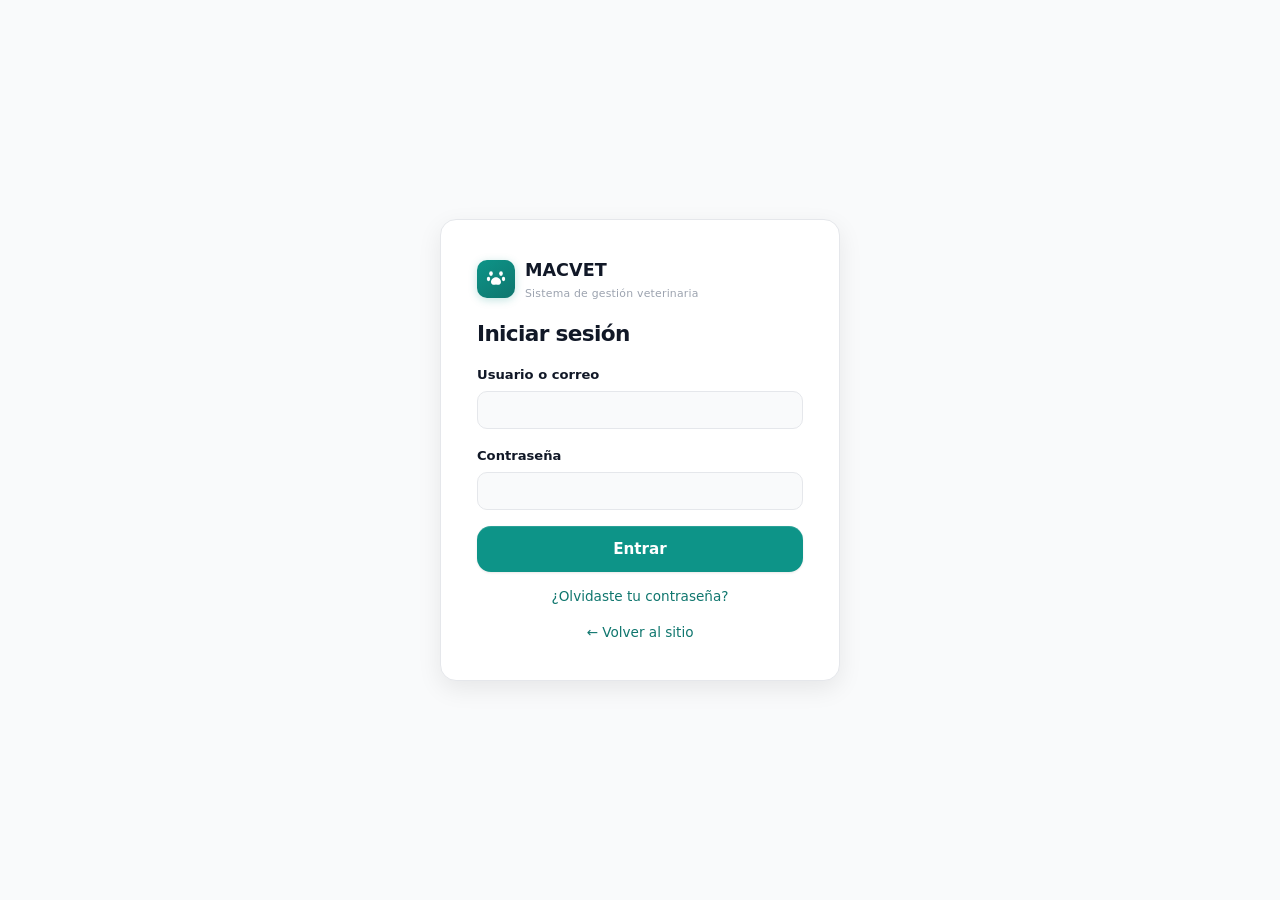
==== commit 7f1ce721: "Publicación: Fases 4-9: clínico, reseñas, contenido web, WhatsApp, backup, dashboard mejorado Origen" ====
--- a/admin.html
+++ b/admin.html
@@ -43,8 +43,14 @@
   <script defer src="js/modulos/citas.js"></script>
   <script defer src="js/modulos/clientes.js"></script>
   <script defer src="js/modulos/inventario.js"></script>
+  <script defer src="js/modulos/comprobantes.js"></script>
   <script defer src="js/modulos/usuarios.js"></script>
   <script defer src="js/modulos/movimientos.js"></script>
+  <script defer src="js/modulos/clinico.js"></script>
+  <script defer src="js/modulos/resenas.js"></script>
+  <script defer src="js/modulos/contenido.js"></script>
+  <script defer src="js/modulos/whatsapp.js"></script>
+  <script defer src="js/modulos/backup.js"></script>
   <script defer src="js/arranque.js"></script>
 </body>
 </html>
--- a/css/style.css
+++ b/css/style.css
@@ -1132,7 +1132,7 @@
 /* ---------- Print ---------- */
 @media print {
   .sidebar, .topbar, .toast, .modal-overlay, .btn, .filter-bar, .chat-mascot, .btn-mic,
-  .floating-chat-btn, .floating-chat-panel, .custom-notif { display: none !important; }
+  .floating-chat-btn, .floating-chat-panel, .custom-notif, .page-head, .chips { display: none !important; }
   .app-shell { display: block; }
   .main { padding: 0; }
   .thermal-receipt { color: #000 !important; }
